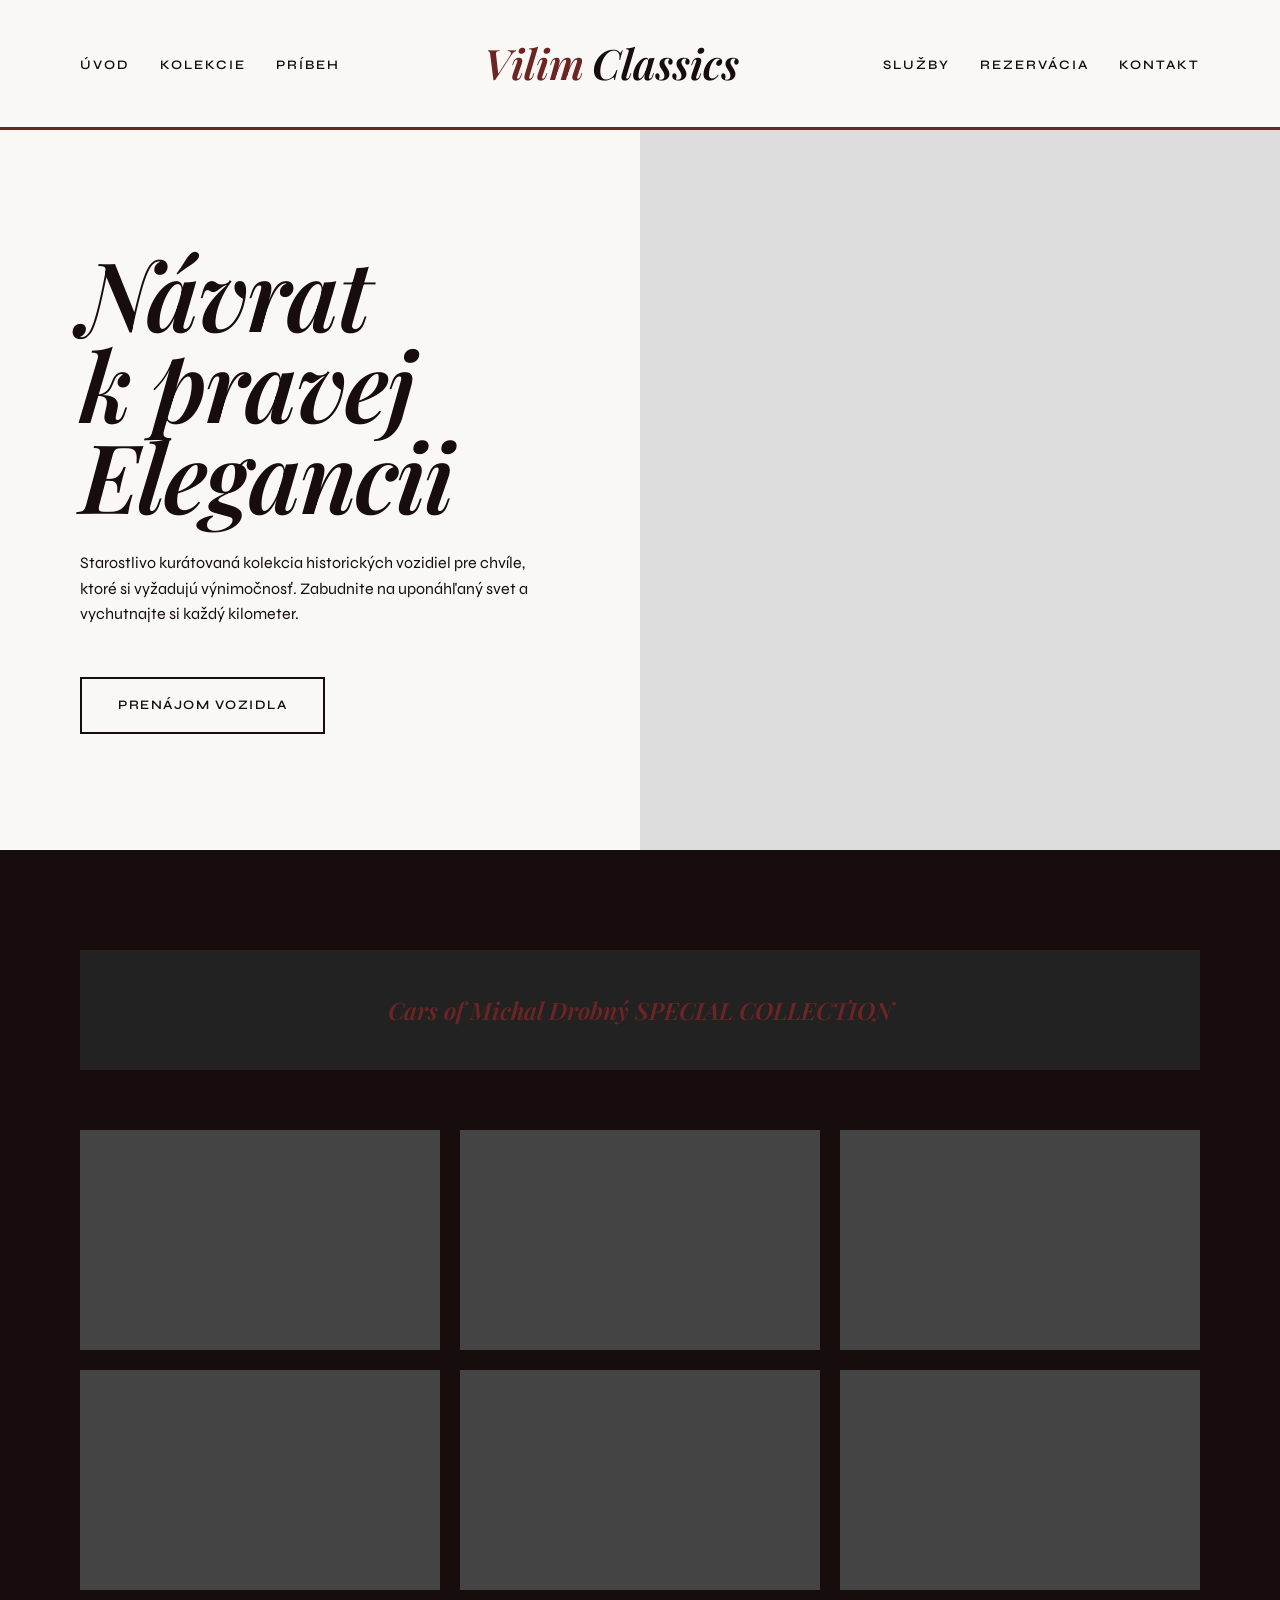
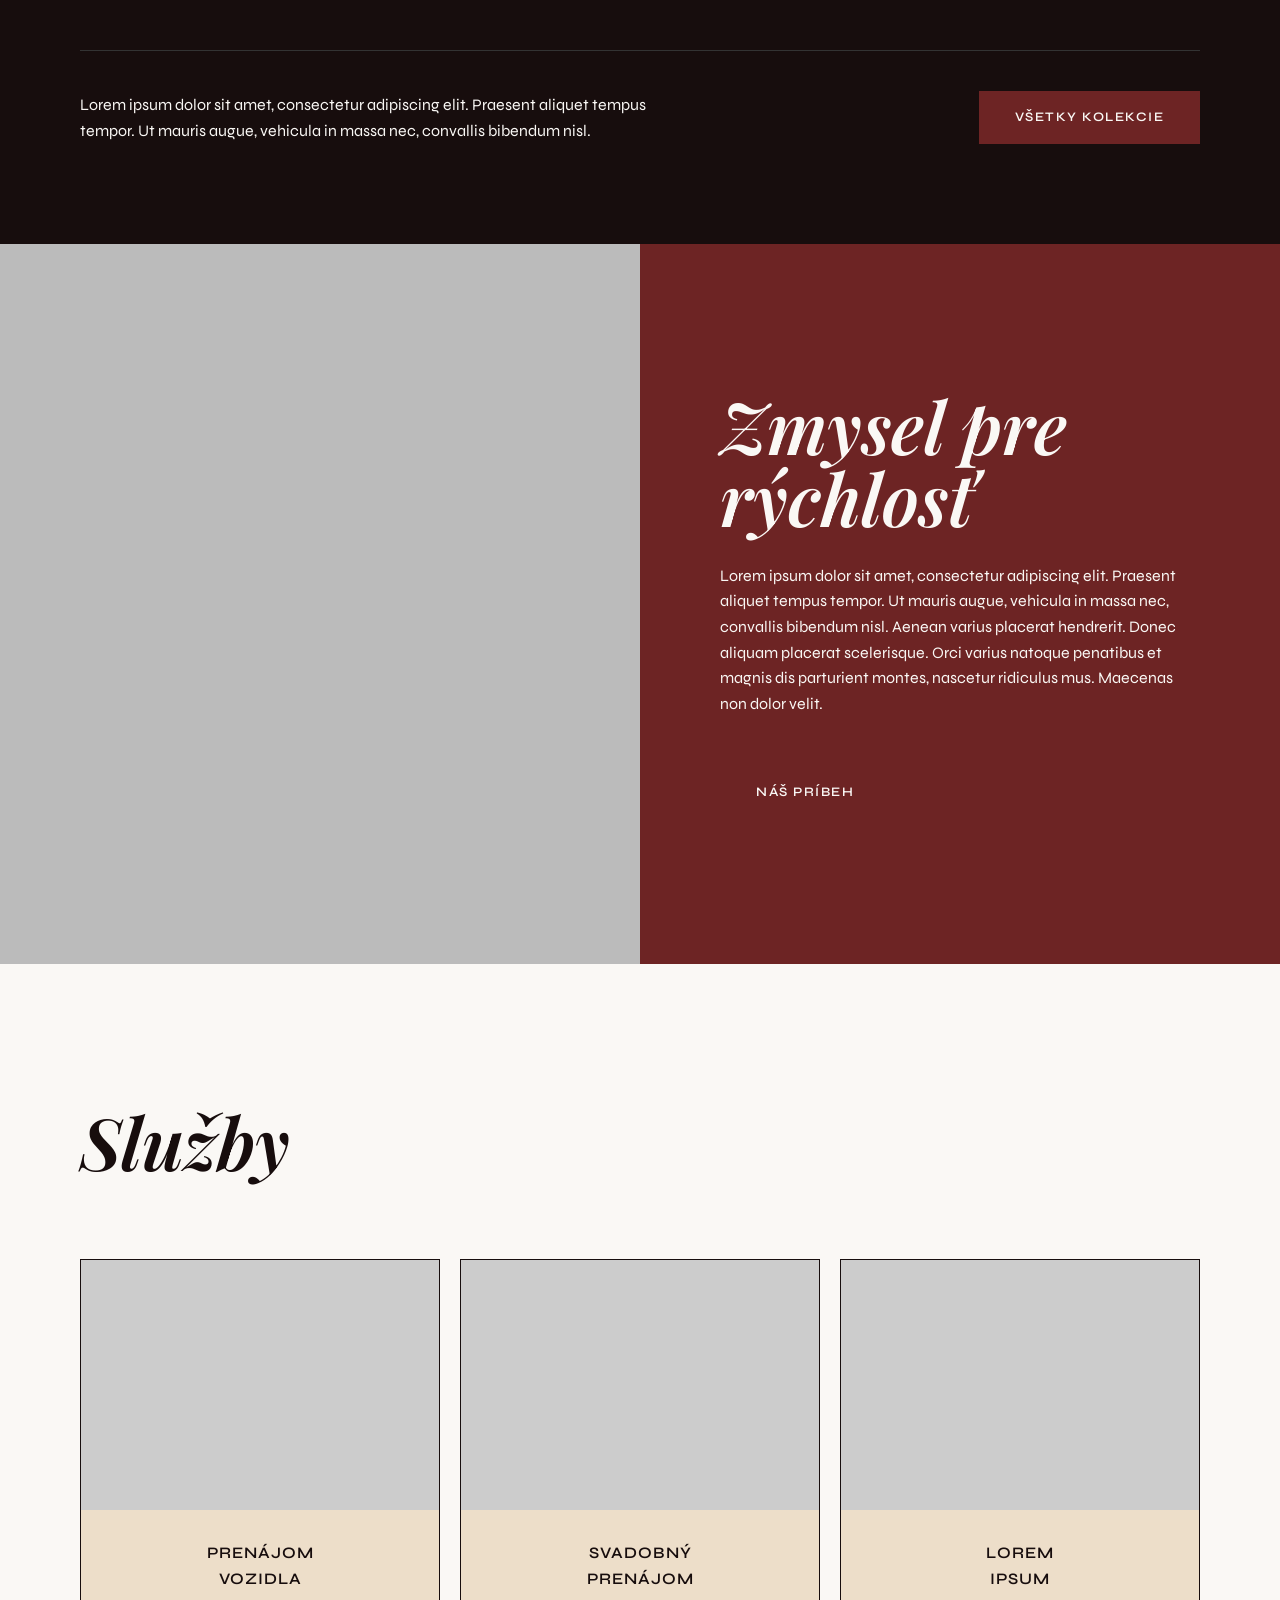
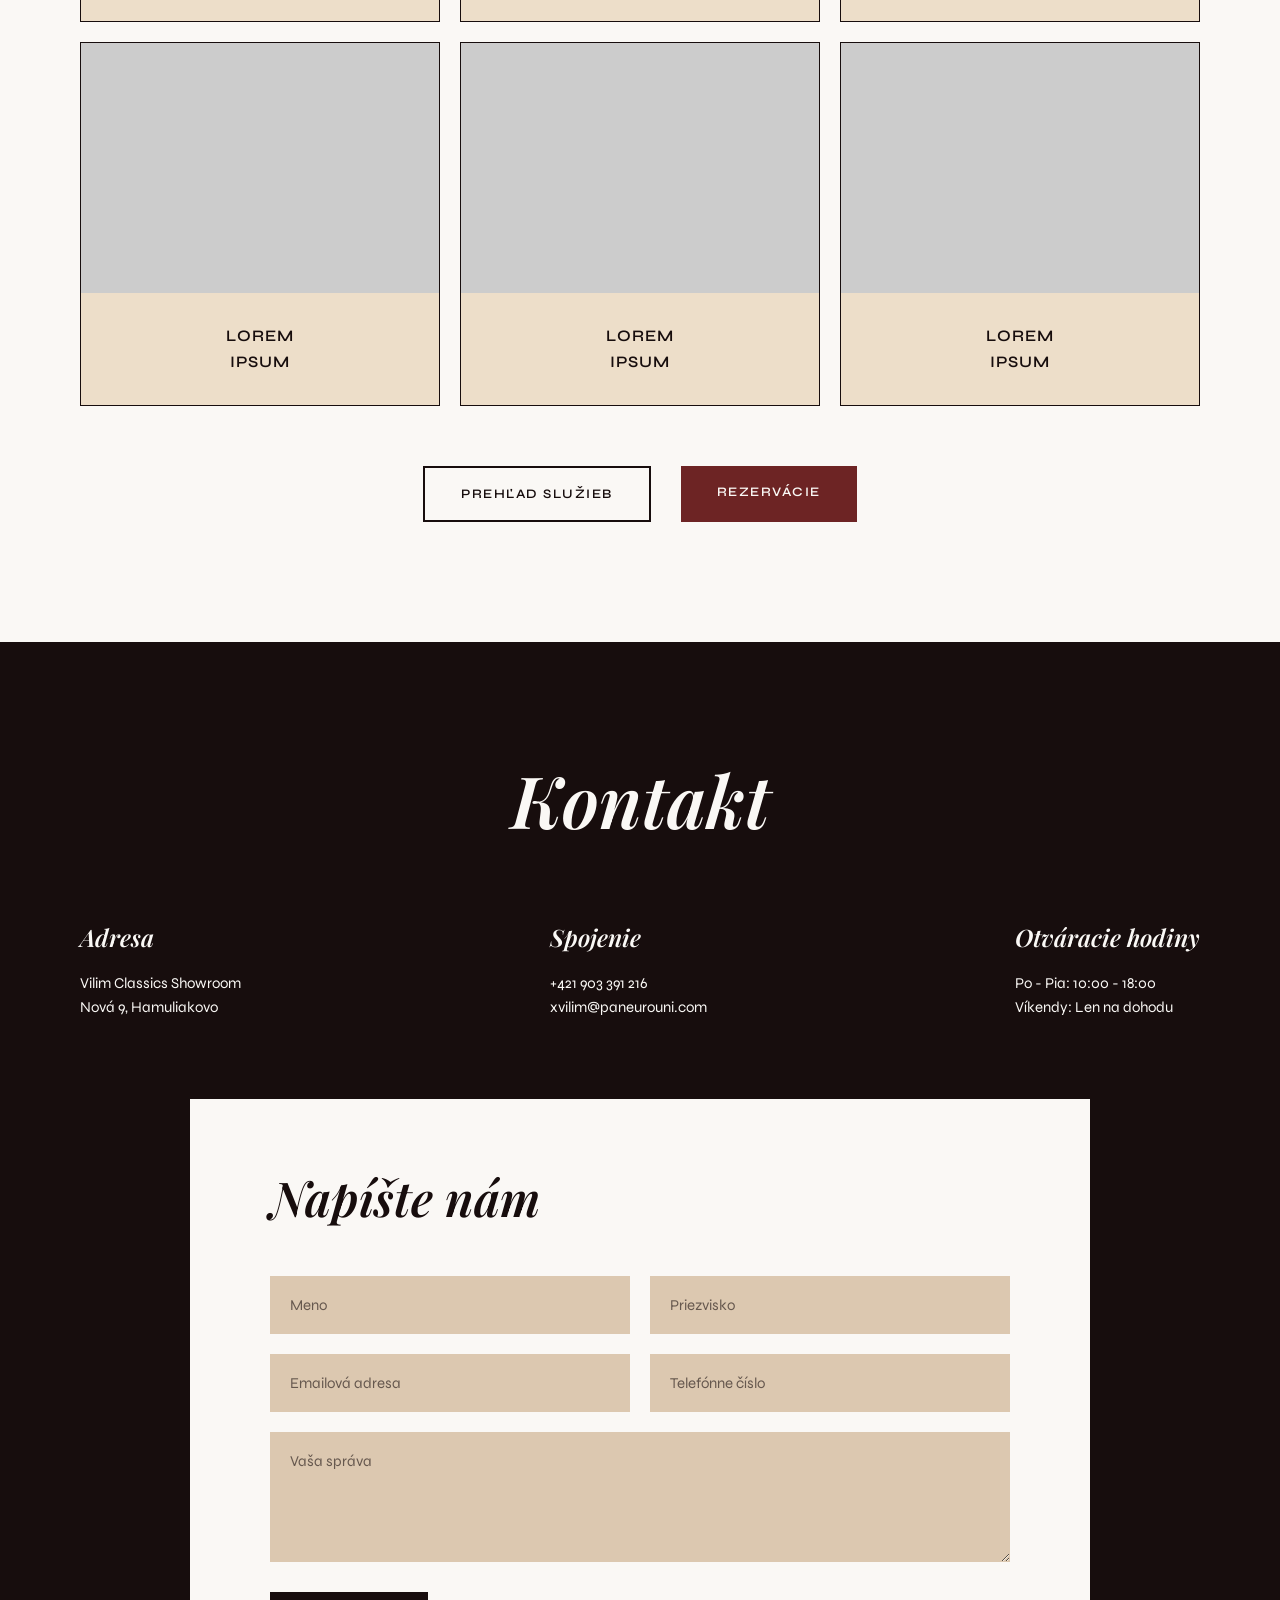
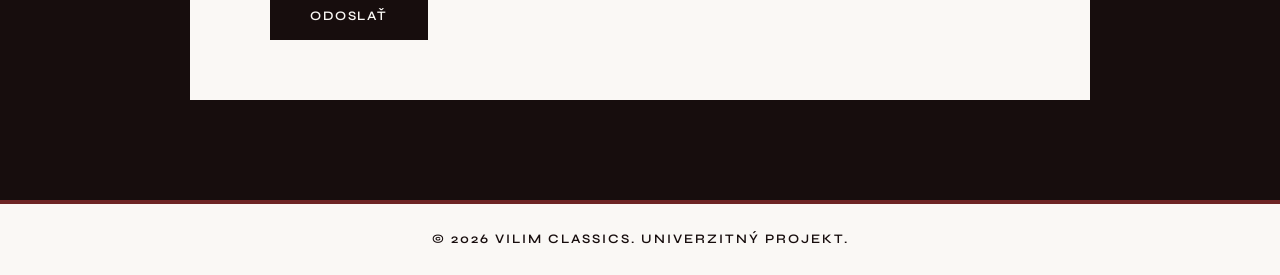
==== index.html @ 718c374d "fixed buttons and 50/50 layouts in hero and other sections, finally happy with the contact form" ====
<!DOCTYPE html>
<html lang="sk">
<head>
    <meta charset="UTF-8">
    <meta name="viewport" content="width=device-width, initial-scale=1.0">
    <title>Vilim Classics | Úvod</title>
    <link rel="preconnect" href="https://fonts.googleapis.com">
    <link rel="preconnect" href="https://fonts.gstatic.com" crossorigin>
    <link href="https://fonts.googleapis.com/css2?family=Syne:wght@400..800&display=swap" rel="stylesheet">
    <link href="https://fonts.googleapis.com/css2?family=Playfair+Display:ital,wght@0,400..900;1,400..900&display=swap" rel="stylesheet">
    <link rel="stylesheet" href="css/style.css">
</head>
<body>
<header class="main-header">
    <div class="container header-container">
        <nav class="main-nav nav-left">
            <ul>
                <li><a href="index.html">ÚVOD</a></li>
                <li><a href="kolekcie.html">KOLEKCIE</a></li>
                <li><a href="pribeh.html">PRÍBEH</a></li>
            </ul>
        </nav>
        <div class="logo">
            <span class="logo-vilim">Vilim</span><span class="logo-classics">Classics</span>
        </div>
        <nav class="main-nav nav-right">
            <ul>
                <li><a href="sluzby.html">SLUŽBY</a></li>
                <li><a href="rezervacia.html">REZERVÁCIA</a></li>
                <li><a href="kontakt.html">KONTAKT</a></li>
            </ul>
        </nav>
    </div>
</header>

<main>
    <section class="split-section hero-section">
        <div class="split-half hero-text">
            <div class="hero-text-content">
                <h1>Návrat<br>k pravej<br>Elegancii</h1>
                <p>Starostlivo kurátovaná kolekcia historických vozidiel pre chvíle, ktoré si vyžadujú výnimočnosť. Zabudnite na uponáhľaný svet a vychutnajte si každý kilometer.</p>
                <a href="rezervacia.html" class="btn btn-outline-dark">PRENÁJOM VOZIDLA</a>
            </div>
        </div>
        <div class="split-half hero-image"></div>
    </section>

    <section class="collection-section">
        <div class="container">
            <div class="collection-logo-placeholder">
                Cars of Michal Drobný SPECIAL COLLECTION
            </div>

            <div class="collection-grid">
                <div class="collection-item"></div>
                <div class="collection-item"></div>
                <div class="collection-item"></div>
                <div class="collection-item"></div>
                <div class="collection-item"></div>
                <div class="collection-item"></div>
            </div>

            <div class="collection-footer">
                <p>Lorem ipsum dolor sit amet, consectetur adipiscing elit. Praesent aliquet tempus tempor. Ut mauris augue, vehicula in massa nec, convallis bibendum nisl.</p>
                <a href="kolekcie.html" class="btn btn-dark-red">VŠETKY KOLEKCIE</a>
            </div>
        </div>
    </section>

    <section class="split-section story-section">
        <div class="split-half story-image"></div>
        <div class="split-half story-text">
            <div class="story-text-content">
                <h2>Zmysel pre<br>rýchlosť</h2>
                <p>Lorem ipsum dolor sit amet, consectetur adipiscing elit. Praesent aliquet tempus tempor. Ut mauris augue, vehicula in massa nec, convallis bibendum nisl. Aenean varius placerat hendrerit. Donec aliquam placerat scelerisque. Orci varius natoque penatibus et magnis dis parturient montes, nascetur ridiculus mus. Maecenas non dolor velit.</p>
                <a href="pribeh.html" class="btn btn-dark-red">NÁŠ PRÍBEH</a>
            </div>
        </div>
    </section>

    <section class="services-section">
        <div class="container">
            <h2 class="section-title">Služby</h2>
            <div class="services-grid">
                <div class="service-card">
                    <div class="service-img"></div>
                    <div class="service-title-box">
                        <h4>PRENÁJOM<br>VOZIDLA</h4>
                    </div>
                </div>
                <div class="service-card">
                    <div class="service-img"></div>
                    <div class="service-title-box">
                        <h4>SVADOBNÝ<br>PRENÁJOM</h4>
                    </div>
                </div>
                <div class="service-card">
                    <div class="service-img"></div>
                    <div class="service-title-box">
                        <h4>LOREM<br>IPSUM</h4>
                    </div>
                </div>
                <div class="service-card">
                    <div class="service-img"></div>
                    <div class="service-title-box">
                        <h4>LOREM<br>IPSUM</h4>
                    </div>
                </div>
                <div class="service-card">
                    <div class="service-img"></div>
                    <div class="service-title-box">
                        <h4>LOREM<br>IPSUM</h4>
                    </div>
                </div>
                <div class="service-card">
                    <div class="service-img"></div>
                    <div class="service-title-box">
                        <h4>LOREM<br>IPSUM</h4>
                    </div>
                </div>
            </div>
            <div class="btn-group-center">
                <a href="sluzby.html" class="btn btn-outline-dark">PREHĽAD SLUŽIEB</a>
                <a href="rezervacia.html" class="btn btn-dark-red">REZERVÁCIE</a>
            </div>
        </div>
    </section>
</main>

<footer class="main-footer">
    <div class="footer-top">
        <div class="container">
            <h2 class="footer-title">Kontakt</h2>
            <div class="footer-info">
                <div class="info-block">
                    <h5>Adresa</h5>
                    <p>Vilim Classics Showroom<br>Nová 9, Hamuliakovo</p>
                </div>
                <div class="info-block">
                    <h5>Spojenie</h5>
                    <p>+421 903 391 216<br>xvilim@paneurouni.com</p>
                </div>
                <div class="info-block">
                    <h5>Otváracie hodiny</h5>
                    <p>Po - Pia: 10:00 - 18:00<br>Víkendy: Len na dohodu</p>
                </div>
            </div>

            <div class="footer-form-wrapper">
                <h3>Napíšte nám</h3>
                <form action="#" class="contact-form">
                    <div class="form-row">
                        <input type="text" placeholder="Meno">
                        <input type="text" placeholder="Priezvisko">
                    </div>
                    <div class="form-row">
                        <input type="email" placeholder="Emailová adresa">
                        <input type="tel" placeholder="Telefónne číslo">
                    </div>
                    <textarea rows="5" placeholder="Vaša správa"></textarea>
                    <button type="submit" class="btn btn-black">ODOSLAŤ</button>
                </form>
            </div>
        </div>
    </div>

    <div class="footer-bottom">
        <div class="container">
            <p>&copy; 2026 VILIM CLASSICS. UNIVERZITNÝ PROJEKT.</p>
        </div>
    </div>
</footer>
</body>
</html>
---- css/style.css ----
* {
    margin: 0;
    padding: 0;
    box-sizing: border-box;
}

:root {
    --color-bg-light: #faf8f5;
    --color-bg-beige: #eddec9;
    --color-dark: #170d0d;
    --color-accent: #6d2424;
    --color-input: #dcc8b0;
    --font-primary: 'Syne';
    --font-secondary: 'Playfair Display';
}

body {
    font-family: var(--font-primary), sans-serif;
    background-color: var(--color-bg-light);
    color: var(--color-dark);
    line-height: 1.6;
}

.container {
    max-width: 1200px;
    margin: 0 auto;
    padding: 0 40px;
}

h1, h2, h3, h4, h5 {
    font-family: var(--font-secondary), serif;
    font-weight: 600;
}

.btn {
    display: inline-block;
    padding: 16px 36px;
    text-decoration: none;
    font-weight: 600;
    text-transform: uppercase;
    border: none;
    cursor: pointer;
    font-family: var(--font-primary), sans-serif;
    letter-spacing: 1.5px;
    font-size: 13px;
}

.btn-outline-dark {
    background-color: transparent;
    color: var(--color-dark);
    border: 2px solid var(--color-dark);
}

.btn-dark-red {
    background-color: var(--color-accent);
    color: var(--color-bg-light);
}

.btn-black {
    background-color: var(--color-dark);
    color: var(--color-bg-light);
}

.main-header {
    background-color: var(--color-bg-light);
    padding: 30px 0;
    border-bottom: 3px solid var(--color-accent);
}

.header-container {
    display: flex;
    justify-content: space-between;
    align-items: center;
}

.logo {
    font-family: var(--font-secondary), serif;
    font-size: 42px;
    font-weight: 600;
    font-style: italic;
    display: flex;
    gap: 8px;
}

.logo-vilim {
    color: var(--color-accent);
}

.logo-classics {
    color: var(--color-dark);
}

.main-nav ul {
    list-style: none;
    display: flex;
    gap: 30px;
}

.main-nav a {
    text-decoration: none;
    color: var(--color-dark);
    font-size: 13px;
    font-weight: 600;
    letter-spacing: 2px;
}

.split-section {
    display: flex;
    min-height: 80vh;
    width: 100%;
}

.split-half {
    flex: 1;
    display: flex;
    flex-direction: column;
    justify-content: center;
}

.hero-text {
    background-color: var(--color-bg-light);
    align-items: flex-end;
}

.hero-text-content {
    max-width: 600px;
    width: 100%;
    padding: 60px 80px 60px 40px;
}

.hero-text h1 {
    font-size: 96px;
    line-height: 0.95;
    font-style: italic;
    margin-bottom: 30px;
    letter-spacing: -2px;
    font-weight: 600;
}

.hero-text p {
    font-size: 16px;
    max-width: 450px;
    margin-bottom: 50px;
}

.hero-image {
    background-color: #ddd;
}

.collection-section {
    background-color: var(--color-dark);
    color: var(--color-bg-light);
    padding: 100px 0;
}

.collection-logo-placeholder {
    height: 120px;
    background-color: #222;
    margin-bottom: 60px;
    display: flex;
    align-items: center;
    justify-content: center;
    font-family: var(--font-secondary), serif;
    font-style: italic;
    font-size: 24px;
    color: var(--color-accent);
    font-weight: 600;
}

.collection-grid {
    display: grid;
    grid-template-columns: repeat(3, 1fr);
    gap: 20px;
    margin-bottom: 60px;
}

.collection-item {
    height: 220px;
    background-color: #444;
}

.collection-footer {
    display: flex;
    justify-content: space-between;
    align-items: center;
    border-top: 1px solid #333;
    padding-top: 40px;
}

.collection-footer p {
    max-width: 600px;
    font-size: 16px;
}

.story-image {
    background-color: #bbb;
}

.story-text {
    background-color: var(--color-accent);
    color: var(--color-bg-light);
    align-items: flex-start;
}

.story-text-content {
    max-width: 600px;
    width: 100%;
    padding: 60px 40px 60px 80px;
}

.story-text h2 {
    font-size: 72px;
    font-style: italic;
    line-height: 1;
    margin-bottom: 30px;
    font-weight: 600;
}

.story-text p {
    font-size: 16px;
    margin-bottom: 50px;
}

.services-section {
    background-color: var(--color-bg-light);
    padding: 120px 0;
}

.section-title {
    font-size: 72px;
    font-style: italic;
    margin-bottom: 60px;
    color: var(--color-dark);
    font-weight: 600;
}

.services-grid {
    display: grid;
    grid-template-columns: repeat(3, 1fr);
    gap: 20px;
}

.service-card {
    border: 1px solid var(--color-dark);
    display: flex;
    flex-direction: column;
}

.service-img {
    height: 250px;
    background-color: #ccc;
}

.service-title-box {
    background-color: var(--color-bg-beige);
    padding: 30px 20px;
    text-align: center;
    flex-grow: 1;
    display: flex;
    align-items: center;
    justify-content: center;
}

.service-card h4 {
    font-family: var(--font-primary), sans-serif;
    font-size: 16px;
    font-weight: 600;
    letter-spacing: 1px;
}

.btn-group-center {
    display: flex;
    justify-content: center;
    gap: 30px;
    margin-top: 60px;
}

.main-footer {
    display: flex;
    flex-direction: column;
}

.footer-top {
    background-color: var(--color-dark);
    color: var(--color-bg-light);
    padding: 100px 0;
}

.footer-title {
    text-align: center;
    font-size: 72px;
    margin-bottom: 60px;
    font-style: italic;
    color: var(--color-bg-light);
    font-weight: 600;
}

.footer-info {
    display: flex;
    justify-content: space-between;
    margin-bottom: 80px;
}

.info-block h5 {
    color: var(--color-bg-light);
    font-size: 24px;
    margin-bottom: 15px;
    font-style: italic;
    font-weight: 600;
}

.info-block p {
    font-size: 15px;
}

.footer-form-wrapper {
    background-color: var(--color-bg-light);
    color: var(--color-dark);
    padding: 60px 80px;
    max-width: 900px;
    margin: 0 auto;
}

.footer-form-wrapper h3 {
    font-size: 48px;
    margin-bottom: 40px;
    font-style: italic;
    font-weight: 600;
}

.contact-form {
    display: flex;
    flex-direction: column;
    gap: 20px;
}

.form-row {
    display: flex;
    gap: 20px;
}

.form-row input {
    flex: 1;
}

.contact-form input,
.contact-form textarea {
    padding: 20px;
    border: none;
    background-color: var(--color-input);
    font-family: var(--font-primary), sans-serif;
    font-size: 15px;
    color: var(--color-dark);
}

.contact-form input::placeholder,
.contact-form textarea::placeholder {
    color: rgba(23, 13, 13, 0.6);
}

.contact-form .btn-black {
    align-self: flex-start;
    padding: 16px 40px;
    margin-top: 10px;
}

.footer-bottom {
    background-color: var(--color-bg-light);
    padding: 25px 0;
    text-align: center;
    border-top: 4px solid var(--color-accent);
}

.footer-bottom p {
    font-size: 13px;
    font-weight: 600;
    letter-spacing: 2px;
    color: var(--color-dark);
}
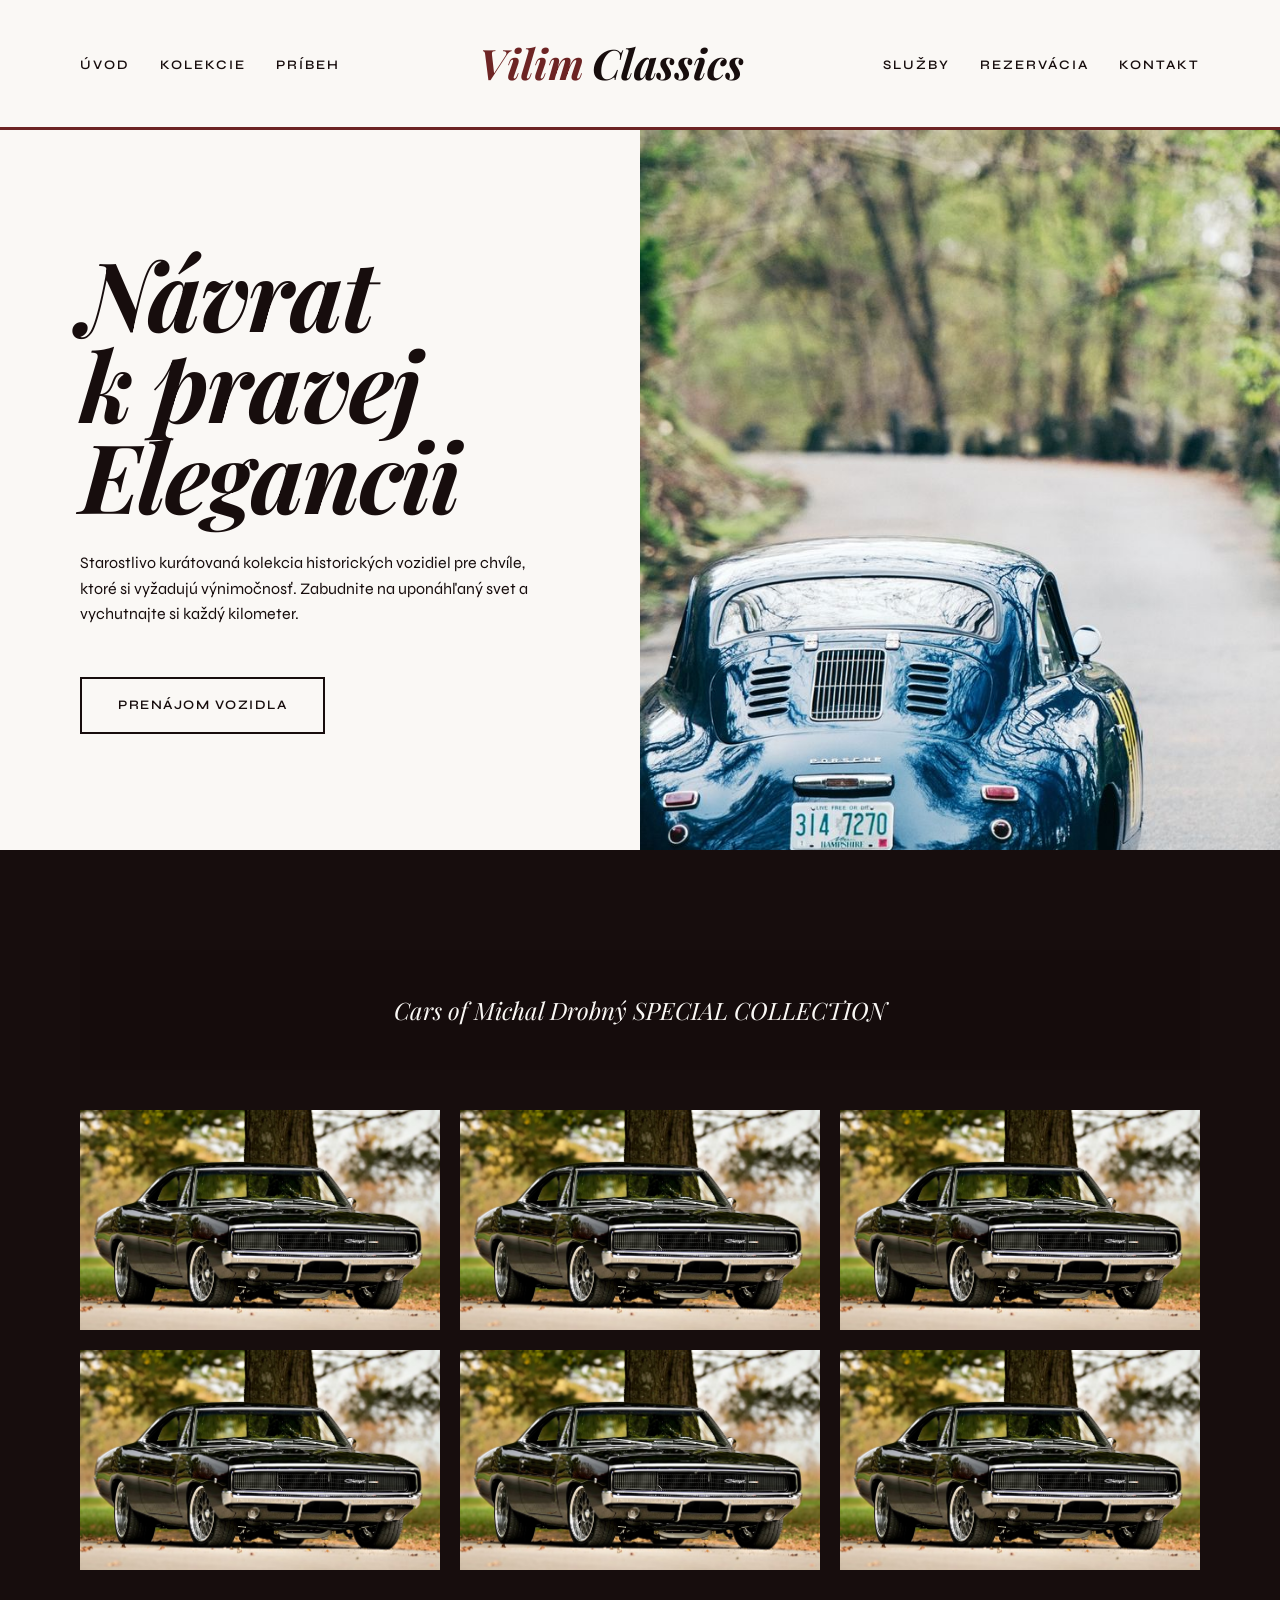
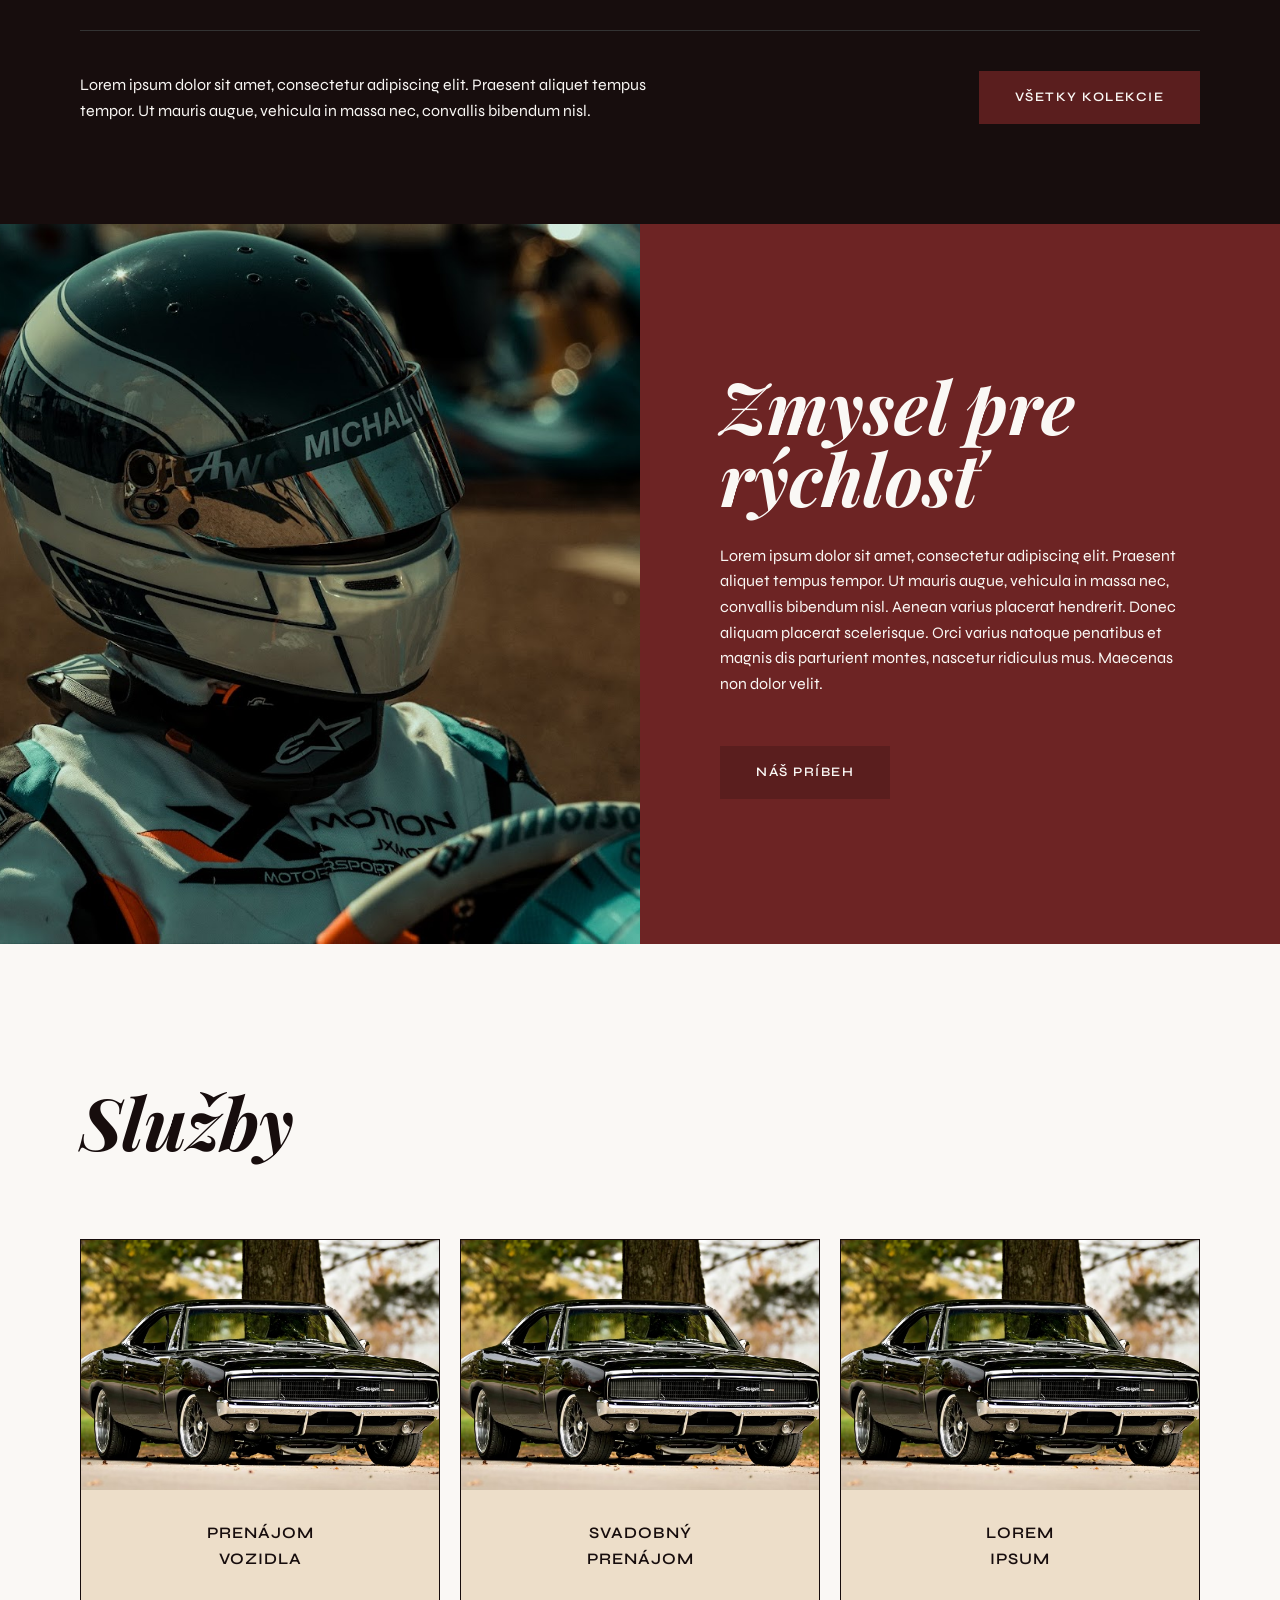
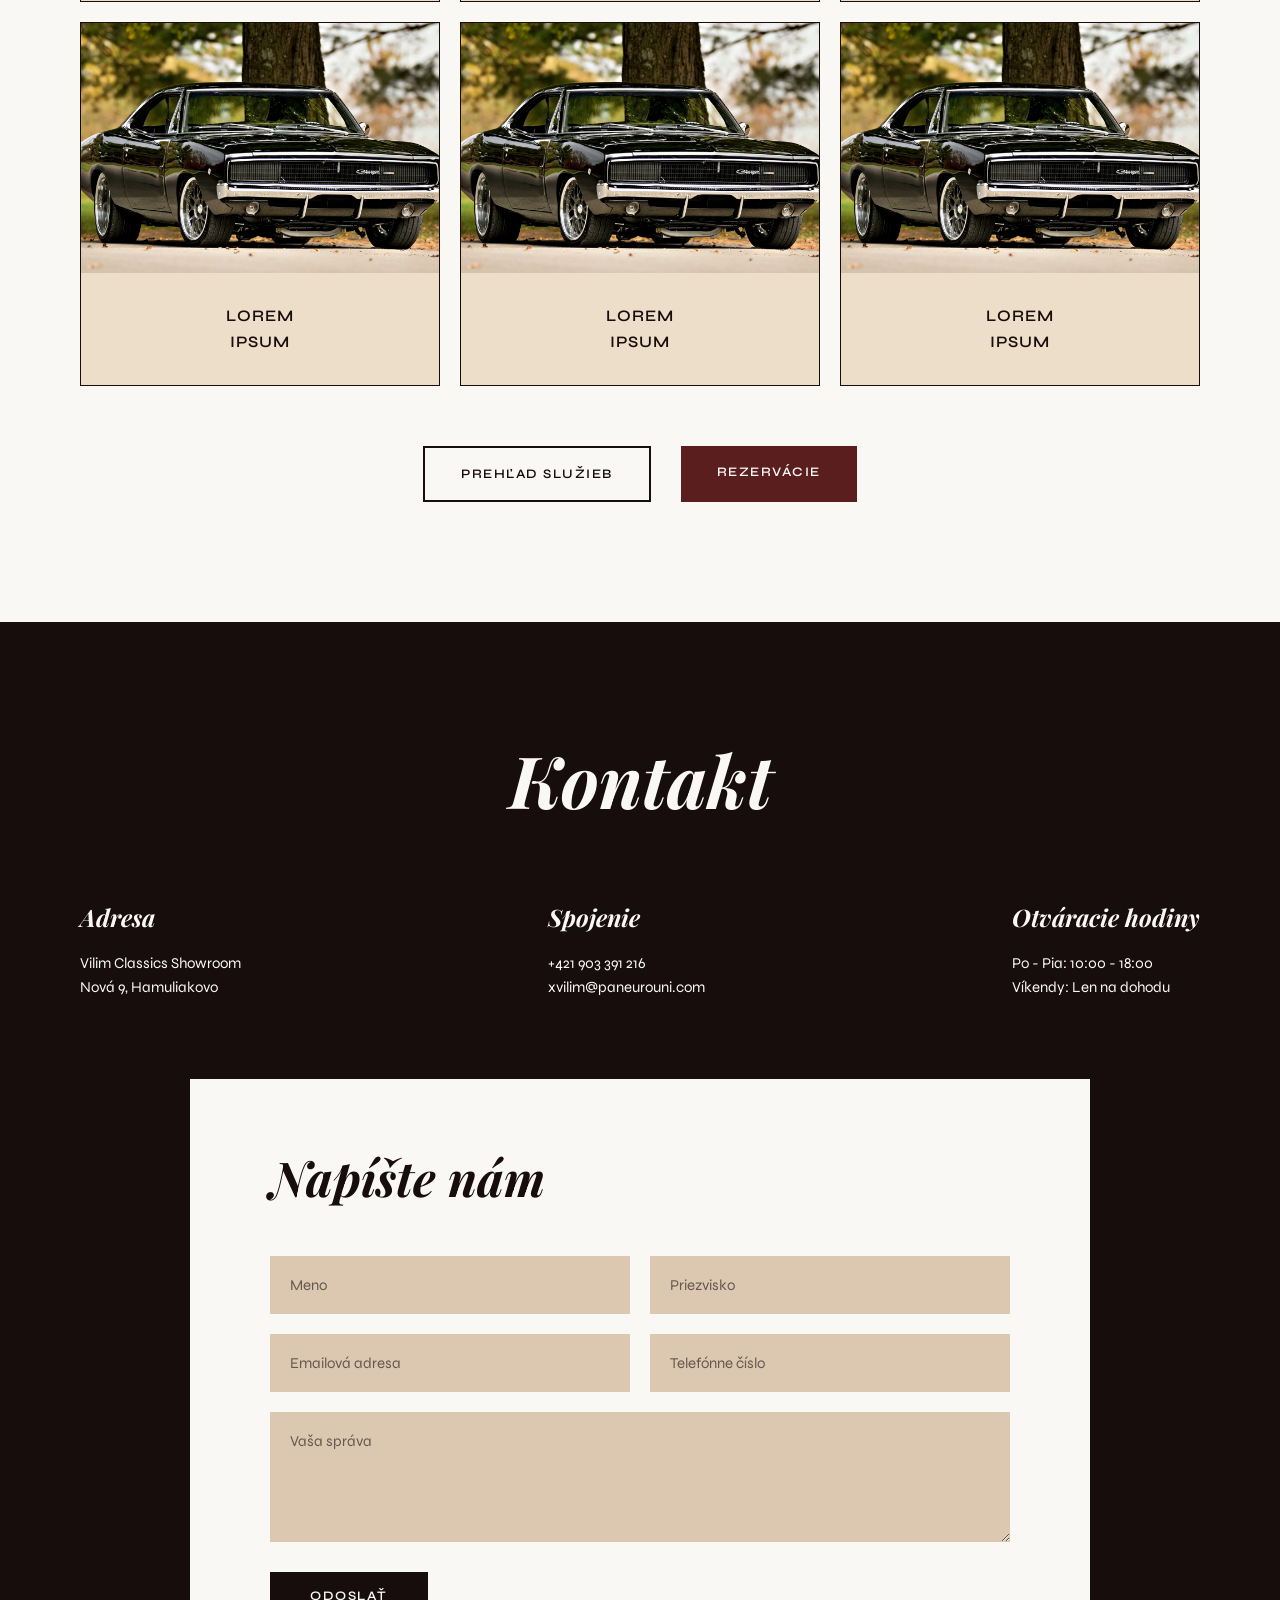
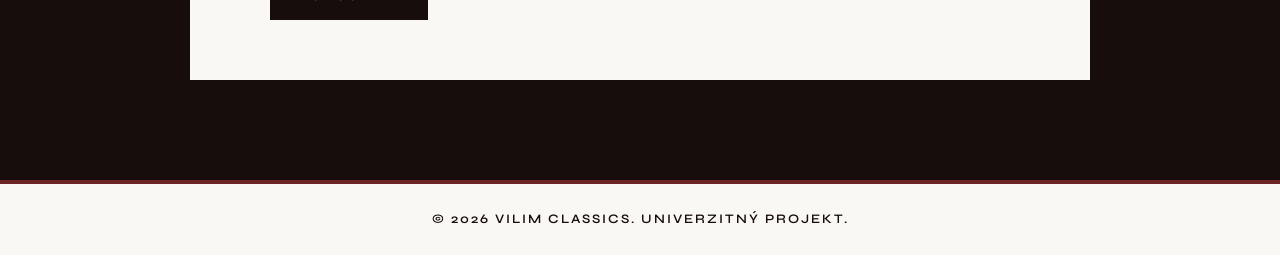
==== commit 16575c7f: "feature: Integrate local images into index and collections pages" ====
--- a/index.html
+++ b/index.html
@@ -42,7 +42,7 @@
                 <a href="rezervacia.html" class="btn btn-outline-dark">PRENÁJOM VOZIDLA</a>
             </div>
         </div>
-        <div class="split-half hero-image"></div>
+        <div class="split-half hero-image img-hero-index"></div>
     </section>
 
     <section class="collection-section">
@@ -52,12 +52,12 @@
             </div>
 
             <div class="collection-grid">
-                <div class="collection-item"></div>
-                <div class="collection-item"></div>
-                <div class="collection-item"></div>
-                <div class="collection-item"></div>
-                <div class="collection-item"></div>
-                <div class="collection-item"></div>
+                <div class="collection-item img-service-placeholder"></div>
+                <div class="collection-item img-service-placeholder"></div>
+                <div class="collection-item img-service-placeholder"></div>
+                <div class="collection-item img-service-placeholder"></div>
+                <div class="collection-item img-service-placeholder"></div>
+                <div class="collection-item img-service-placeholder"></div>
             </div>
 
             <div class="collection-footer">
@@ -68,7 +68,7 @@
     </section>
 
     <section class="split-section story-section">
-        <div class="split-half story-image"></div>
+        <div class="split-half story-image img-story-index"></div>
         <div class="split-half story-text">
             <div class="story-text-content">
                 <h2>Zmysel pre<br>rýchlosť</h2>
@@ -83,37 +83,37 @@
             <h2 class="section-title">Služby</h2>
             <div class="services-grid">
                 <div class="service-card">
-                    <div class="service-img"></div>
+                    <div class="service-img img-service-placeholder"></div>
                     <div class="service-title-box">
                         <h4>PRENÁJOM<br>VOZIDLA</h4>
                     </div>
                 </div>
                 <div class="service-card">
-                    <div class="service-img"></div>
+                    <div class="service-img img-service-placeholder"></div>
                     <div class="service-title-box">
                         <h4>SVADOBNÝ<br>PRENÁJOM</h4>
                     </div>
                 </div>
                 <div class="service-card">
-                    <div class="service-img"></div>
+                    <div class="service-img img-service-placeholder"></div>
                     <div class="service-title-box">
                         <h4>LOREM<br>IPSUM</h4>
                     </div>
                 </div>
                 <div class="service-card">
-                    <div class="service-img"></div>
+                    <div class="service-img img-service-placeholder"></div>
                     <div class="service-title-box">
                         <h4>LOREM<br>IPSUM</h4>
                     </div>
                 </div>
                 <div class="service-card">
-                    <div class="service-img"></div>
+                    <div class="service-img img-service-placeholder"></div>
                     <div class="service-title-box">
                         <h4>LOREM<br>IPSUM</h4>
                     </div>
                 </div>
                 <div class="service-card">
-                    <div class="service-img"></div>
+                    <div class="service-img img-service-placeholder"></div>
                     <div class="service-title-box">
                         <h4>LOREM<br>IPSUM</h4>
                     </div>
--- a/css/style.css
+++ b/css/style.css
@@ -29,8 +29,14 @@
 
 h1, h2, h3, h4, h5 {
     font-family: var(--font-secondary), serif;
-    font-weight: 600;
-}
+    font-weight: 700;
+}
+
+.bg-light { background-color: var(--color-bg-light); }
+.bg-dark { background-color: var(--color-dark); }
+.bg-accent { background-color: var(--color-accent); }
+.text-light { color: var(--color-bg-light); }
+.text-dark { color: var(--color-dark); }
 
 .btn {
     display: inline-block;
@@ -52,7 +58,7 @@
 }
 
 .btn-dark-red {
-    background-color: var(--color-accent);
+    background-color: #5a1e1e;
     color: var(--color-bg-light);
 }
 
@@ -76,19 +82,14 @@
 .logo {
     font-family: var(--font-secondary), serif;
     font-size: 42px;
-    font-weight: 600;
+    font-weight: 700;
     font-style: italic;
     display: flex;
     gap: 8px;
 }
 
-.logo-vilim {
-    color: var(--color-accent);
-}
-
-.logo-classics {
-    color: var(--color-dark);
-}
+.logo-vilim { color: var(--color-accent); }
+.logo-classics { color: var(--color-dark); }
 
 .main-nav ul {
     list-style: none;
@@ -110,6 +111,10 @@
     width: 100%;
 }
 
+.split-section.reverse {
+    flex-direction: row-reverse;
+}
+
 .split-half {
     flex: 1;
     display: flex;
@@ -117,10 +122,8 @@
     justify-content: center;
 }
 
-.hero-text {
-    background-color: var(--color-bg-light);
-    align-items: flex-end;
-}
+.hero-text { align-items: flex-start; }
+.split-section:not(.reverse) .hero-text { align-items: flex-end; }
 
 .hero-text-content {
     max-width: 600px;
@@ -128,13 +131,16 @@
     padding: 60px 80px 60px 40px;
 }
 
+.split-section.reverse .hero-text-content {
+    padding: 60px 40px 60px 80px;
+}
+
 .hero-text h1 {
     font-size: 96px;
     line-height: 0.95;
     font-style: italic;
     margin-bottom: 30px;
     letter-spacing: -2px;
-    font-weight: 600;
 }
 
 .hero-text p {
@@ -145,26 +151,51 @@
 
 .hero-image {
     background-color: #ddd;
-}
-
-.collection-section {
-    background-color: var(--color-dark);
-    color: var(--color-bg-light);
-    padding: 100px 0;
+    background-size: cover;
+    background-position: center;
+}
+
+.collection-detail-text { align-items: flex-end; }
+
+.collection-detail-content {
+    max-width: 600px;
+    width: 100%;
+    padding: 60px 80px 60px 40px;
+}
+
+.collection-detail-content p {
+    font-size: 16px;
+    max-width: 480px;
+    margin-bottom: 50px;
 }
 
 .collection-logo-placeholder {
     height: 120px;
-    background-color: #222;
-    margin-bottom: 60px;
+    background-color: rgba(0, 0, 0, 0.1);
+    margin-bottom: 40px;
     display: flex;
     align-items: center;
     justify-content: center;
     font-family: var(--font-secondary), serif;
     font-style: italic;
     font-size: 24px;
-    color: var(--color-accent);
-    font-weight: 600;
+    text-align: center;
+}
+
+.collection-logo-light { color: #4a7ab5; }
+.collection-logo-accent { color: var(--color-bg-light); }
+.collection-logo-dark { color: var(--color-accent); }
+
+.collection-detail-image {
+    background-color: #ccc;
+    background-size: cover;
+    background-position: center;
+}
+
+.collection-section {
+    background-color: var(--color-dark);
+    color: var(--color-bg-light);
+    padding: 100px 0;
 }
 
 .collection-grid {
@@ -177,6 +208,8 @@
 .collection-item {
     height: 220px;
     background-color: #444;
+    background-size: cover;
+    background-position: center;
 }
 
 .collection-footer {
@@ -194,6 +227,8 @@
 
 .story-image {
     background-color: #bbb;
+    background-size: cover;
+    background-position: center;
 }
 
 .story-text {
@@ -213,7 +248,6 @@
     font-style: italic;
     line-height: 1;
     margin-bottom: 30px;
-    font-weight: 600;
 }
 
 .story-text p {
@@ -231,7 +265,6 @@
     font-style: italic;
     margin-bottom: 60px;
     color: var(--color-dark);
-    font-weight: 600;
 }
 
 .services-grid {
@@ -249,6 +282,8 @@
 .service-img {
     height: 250px;
     background-color: #ccc;
+    background-size: cover;
+    background-position: center;
 }
 
 .service-title-box {
@@ -275,10 +310,7 @@
     margin-top: 60px;
 }
 
-.main-footer {
-    display: flex;
-    flex-direction: column;
-}
+.main-footer { display: flex; flex-direction: column; }
 
 .footer-top {
     background-color: var(--color-dark);
@@ -292,7 +324,6 @@
     margin-bottom: 60px;
     font-style: italic;
     color: var(--color-bg-light);
-    font-weight: 600;
 }
 
 .footer-info {
@@ -306,12 +337,9 @@
     font-size: 24px;
     margin-bottom: 15px;
     font-style: italic;
-    font-weight: 600;
-}
-
-.info-block p {
-    font-size: 15px;
-}
+}
+
+.info-block p { font-size: 15px; }
 
 .footer-form-wrapper {
     background-color: var(--color-bg-light);
@@ -325,7 +353,6 @@
     font-size: 48px;
     margin-bottom: 40px;
     font-style: italic;
-    font-weight: 600;
 }
 
 .contact-form {
@@ -339,9 +366,7 @@
     gap: 20px;
 }
 
-.form-row input {
-    flex: 1;
-}
+.form-row input { flex: 1; }
 
 .contact-form input,
 .contact-form textarea {
@@ -376,4 +401,15 @@
     font-weight: 600;
     letter-spacing: 2px;
     color: var(--color-dark);
-}+}
+
+
+.img-hero-index { background-image: url('../images/1.png'); }
+.img-story-index { background-image: url('../images/8.png'); }
+.img-service-placeholder { background-image: url('../images/3.png'); }
+
+.img-hero-kolekcie { background-image: url('../images/2.png'); }
+.img-col-american { background-image: url('../images/5.png'); }
+.img-col-prancing { background-image: url('../images/4.png'); }
+.img-col-f1 { background-image: url('../images/7.png'); }
+.img-col-british { background-image: url('../images/6.png'); }
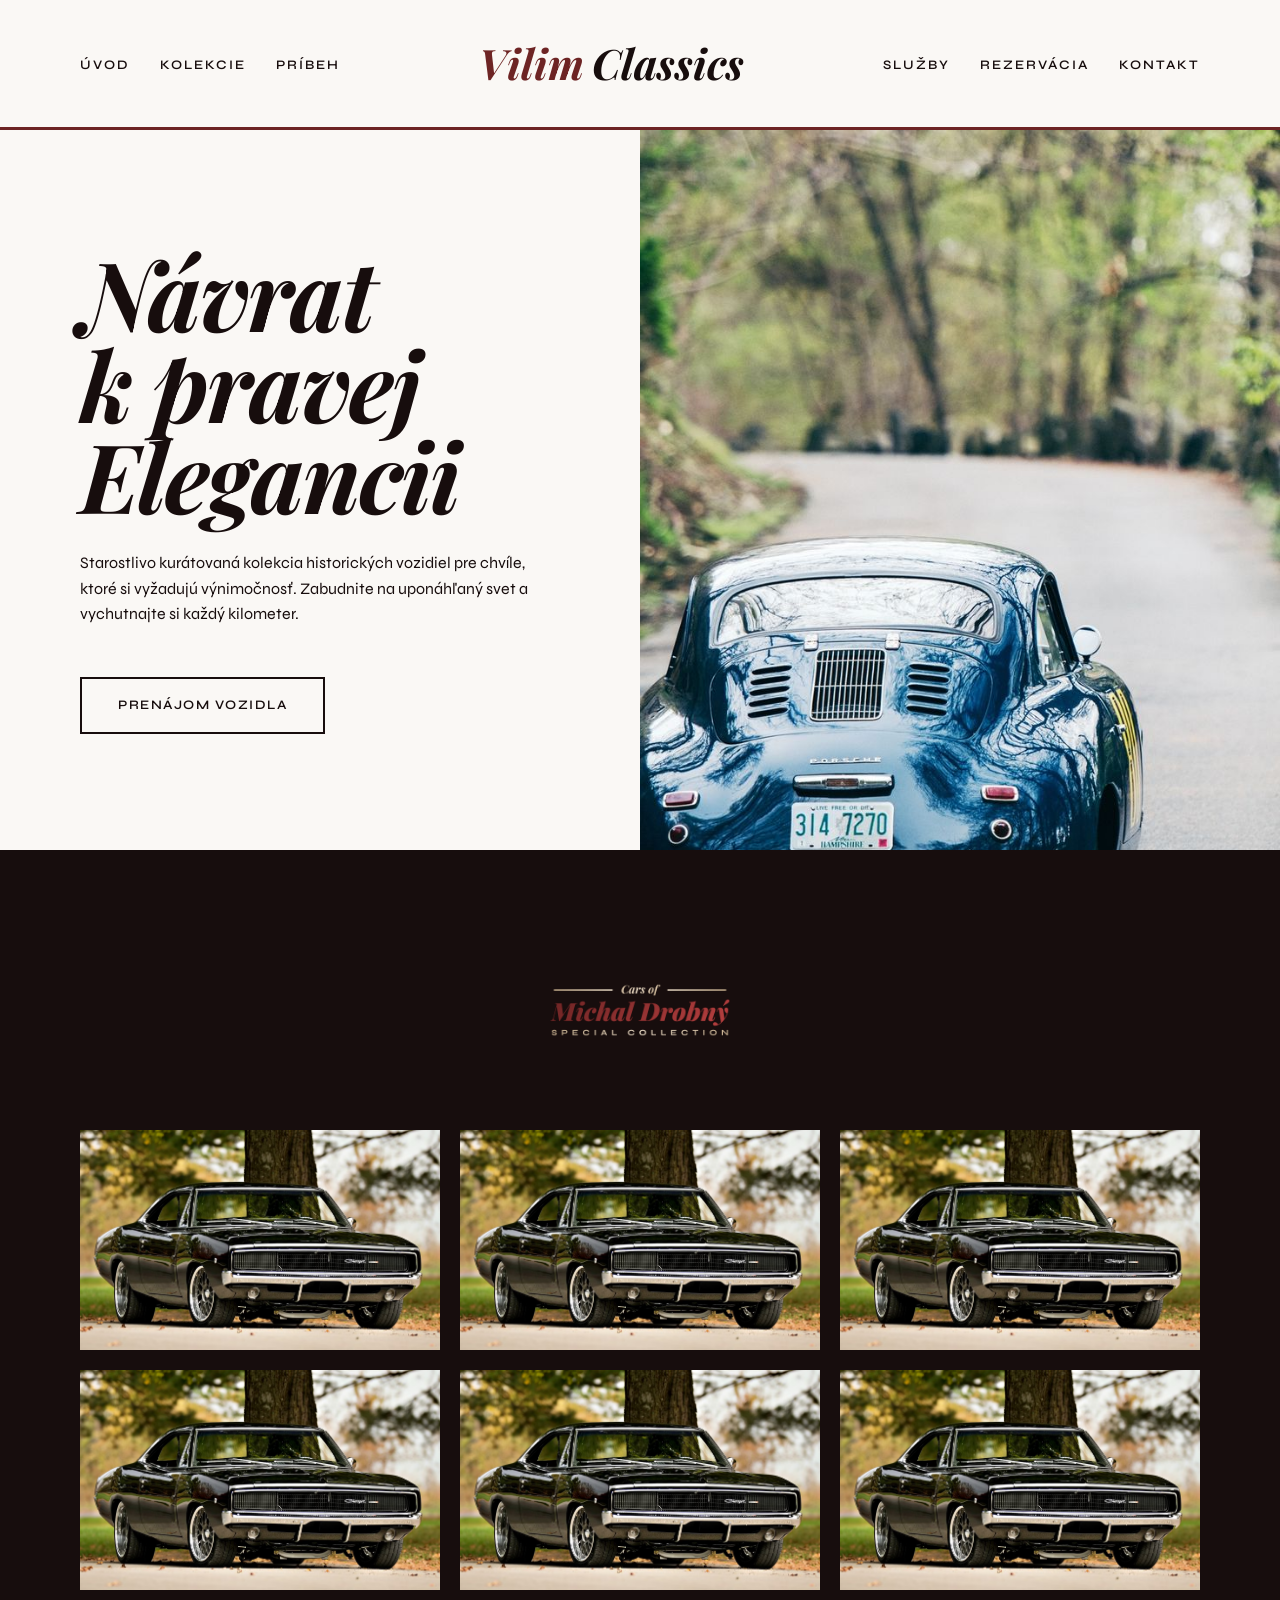
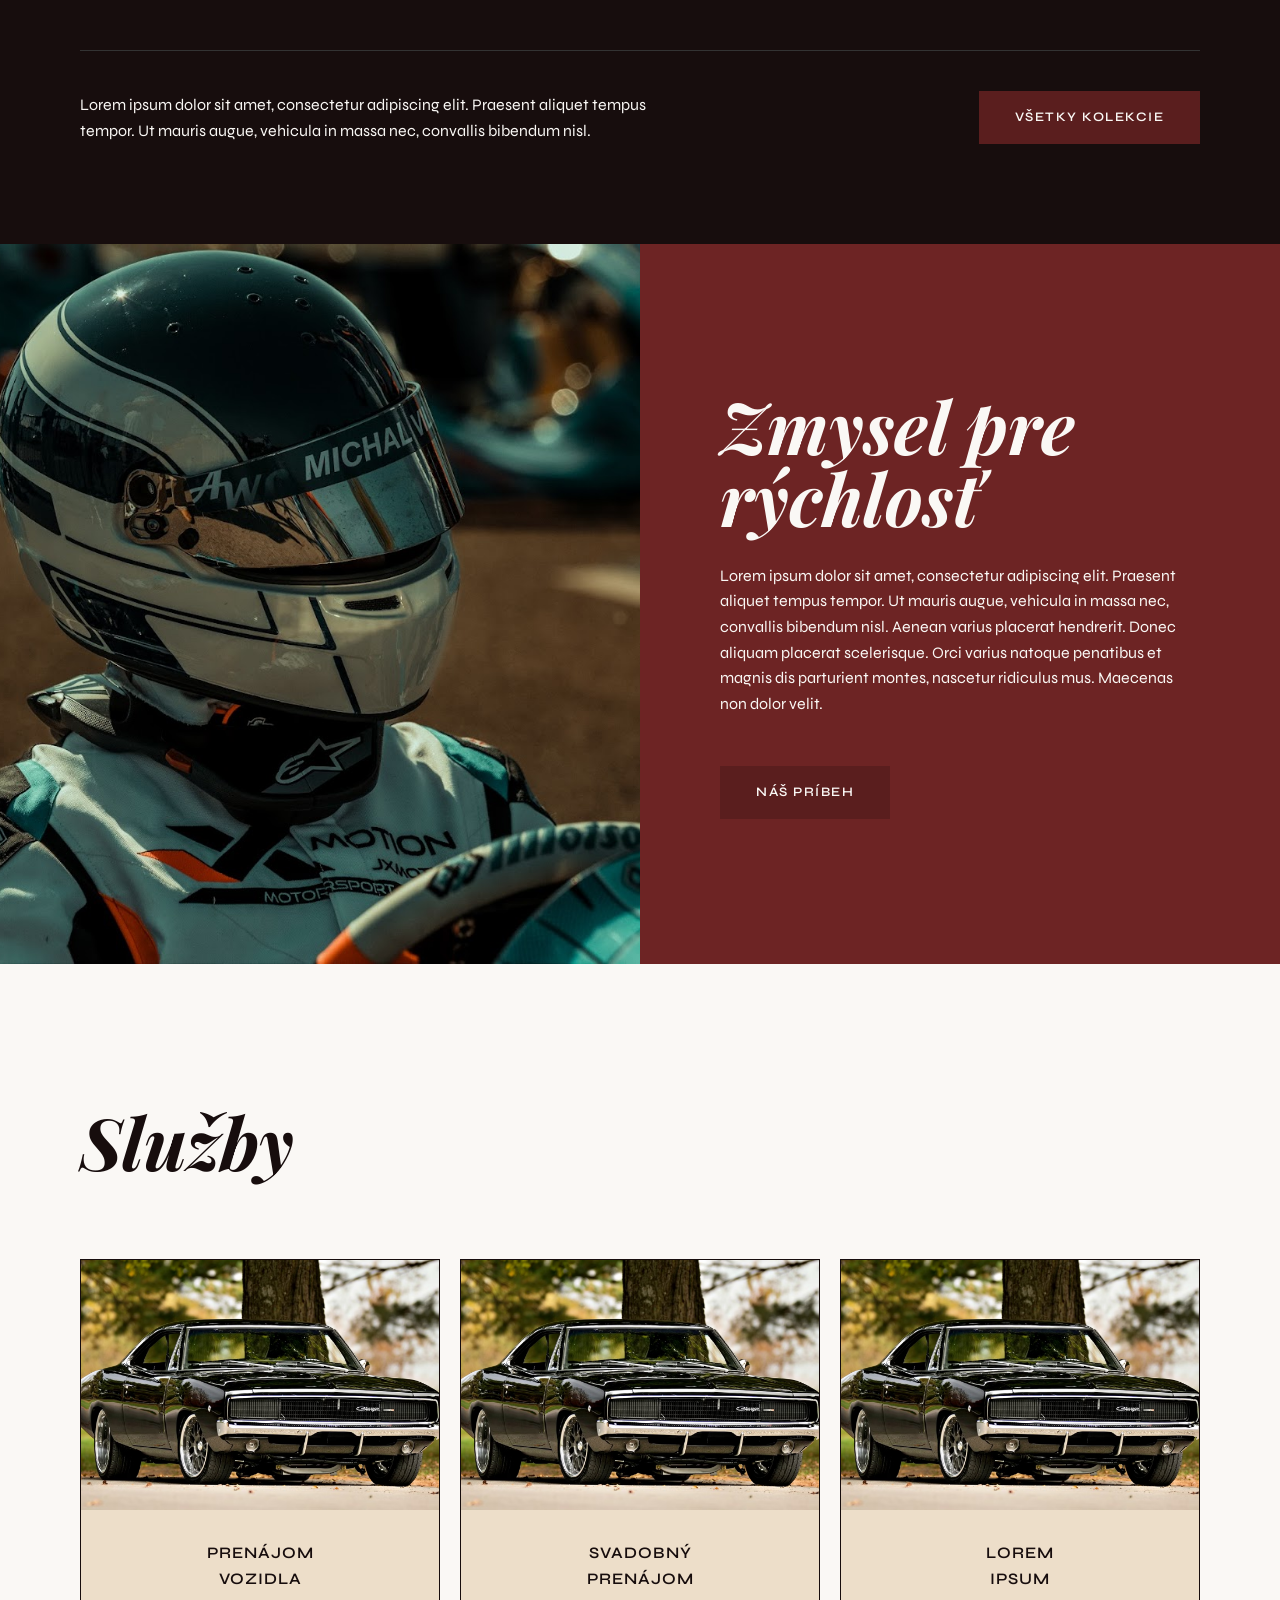
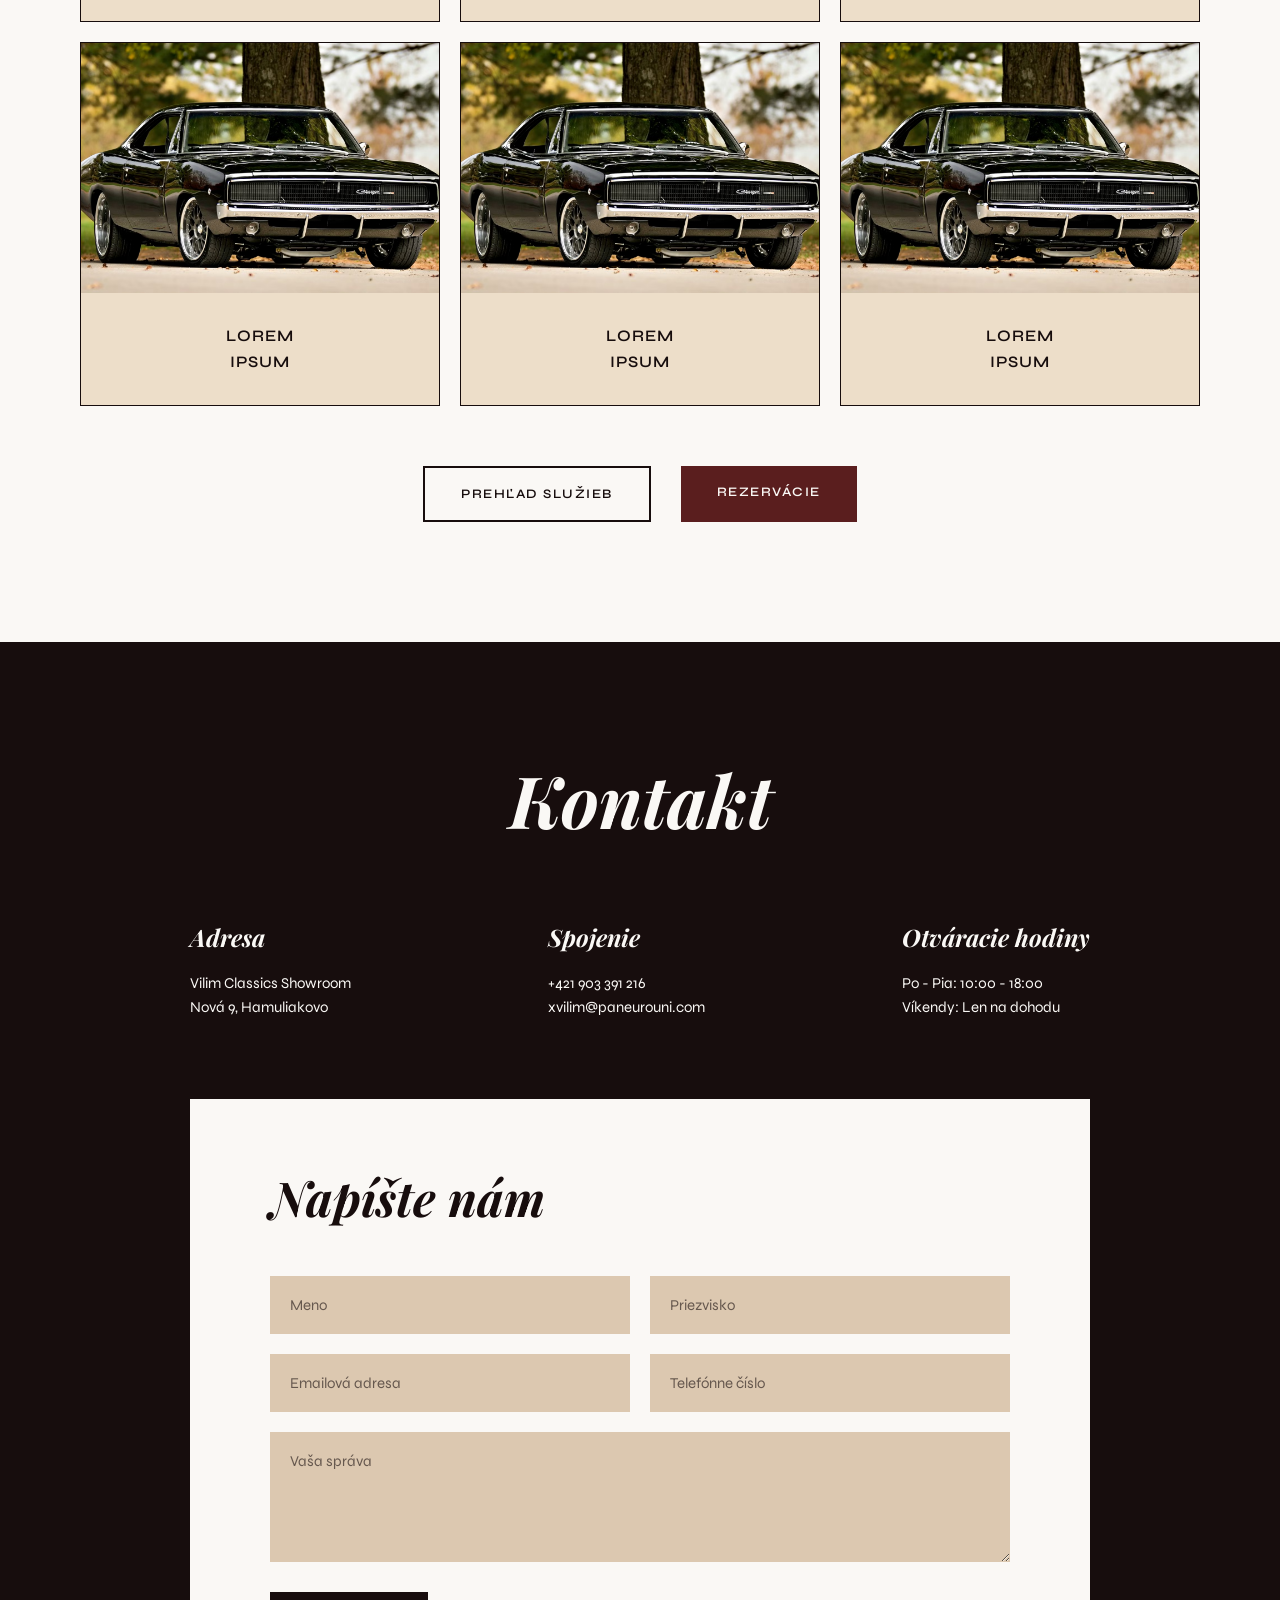
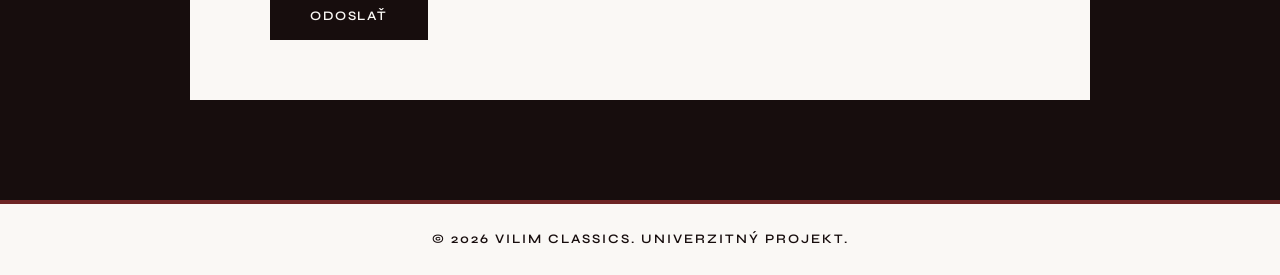
==== commit ddf5daf5: "feature: Replace collection text placeholders with actual image logos" ====
--- a/index.html
+++ b/index.html
@@ -47,9 +47,7 @@
 
     <section class="collection-section">
         <div class="container">
-            <div class="collection-logo-placeholder">
-                Cars of Michal Drobný SPECIAL COLLECTION
-            </div>
+            <img src="images/collections/michal_drobny.png" alt="Cars of Michal Drobný" class="collection-title-image-center">
 
             <div class="collection-grid">
                 <div class="collection-item img-service-placeholder"></div>
--- a/css/style.css
+++ b/css/style.css
@@ -32,11 +32,14 @@
     font-weight: 700;
 }
 
-.bg-light { background-color: var(--color-bg-light); }
-.bg-dark { background-color: var(--color-dark); }
-.bg-accent { background-color: var(--color-accent); }
-.text-light { color: var(--color-bg-light); }
-.text-dark { color: var(--color-dark); }
+.bg-light { background-color: var(--color-bg-light) !important; }
+.bg-dark { background-color: var(--color-dark) !important; }
+.bg-accent { background-color: var(--color-accent) !important; }
+.bg-beige { background-color: var(--color-bg-beige) !important; }
+.bg-dark-beige { background-color: var(--color-input) !important; }
+
+.text-light { color: var(--color-bg-light) !important; }
+.text-dark { color: var(--color-dark) !important; }
 
 .btn {
     display: inline-block;
@@ -169,23 +172,6 @@
     margin-bottom: 50px;
 }
 
-.collection-logo-placeholder {
-    height: 120px;
-    background-color: rgba(0, 0, 0, 0.1);
-    margin-bottom: 40px;
-    display: flex;
-    align-items: center;
-    justify-content: center;
-    font-family: var(--font-secondary), serif;
-    font-style: italic;
-    font-size: 24px;
-    text-align: center;
-}
-
-.collection-logo-light { color: #4a7ab5; }
-.collection-logo-accent { color: var(--color-bg-light); }
-.collection-logo-dark { color: var(--color-accent); }
-
 .collection-detail-image {
     background-color: #ccc;
     background-size: cover;
@@ -329,7 +315,8 @@
 .footer-info {
     display: flex;
     justify-content: space-between;
-    margin-bottom: 80px;
+    max-width: 900px;
+    margin: 0 auto 80px auto;
 }
 
 .info-block h5 {
@@ -412,4 +399,366 @@
 .img-col-american { background-image: url('../images/5.png'); }
 .img-col-prancing { background-image: url('../images/4.png'); }
 .img-col-f1 { background-image: url('../images/7.png'); }
-.img-col-british { background-image: url('../images/6.png'); }+.img-col-british { background-image: url('../images/6.png'); }
+
+
+.bg-beige {
+    background-color: var(--color-bg-beige);
+}
+
+.gallery-section {
+    padding: 100px 0;
+}
+
+.gallery-grid {
+    display: grid;
+    grid-template-columns: repeat(3, 1fr);
+    gap: 30px;
+    margin-top: 40px;
+}
+
+.gallery-item {
+    display: block;
+    overflow: hidden;
+    cursor: pointer;
+    border: 2px solid transparent;
+    transition: border-color 0.3s ease;
+}
+
+.gallery-item:hover {
+    border-color: var(--color-accent);
+}
+
+.gallery-img {
+    width: 100%;
+    height: 250px;
+    background-size: cover;
+    background-position: center;
+    transition: transform 0.5s ease;
+}
+
+.gallery-item:hover .gallery-img {
+    transform: scale(1.05);
+}
+
+
+/* =========================================
+   Rezervácia
+   ========================================= */
+/* Hero sekcia: Text biely na fotke zarovnaný doľava */
+.reservation-hero {
+    min-height: 60vh;
+    display: flex;
+    align-items: center;
+    text-align: left;
+    background-size: cover;
+    background-position: center 25%; /* Posunie fotku tak, aby tváre boli nižšie pod textom */
+    position: relative;
+}
+
+/* Gradient vrstva pre lepšiu čitateľnosť bieleho textu na fotke */
+.reservation-hero::before {
+    content: '';
+    position: absolute;
+    top: 0; left: 0; right: 0; bottom: 0;
+    background: linear-gradient(to right, rgba(0,0,0,0.6) 0%, rgba(0,0,0,0.1) 100%);
+    z-index: 1;
+}
+
+.reservation-hero .container {
+    position: relative;
+    z-index: 2;
+    width: 100%;
+}
+
+.reservation-hero-text {
+    max-width: 600px;
+    margin: 0;
+}
+
+.reservation-hero-text h1 {
+    font-size: 84px;
+    font-style: italic;
+    color: var(--color-bg-light) !important;
+    margin-bottom: 20px;
+    line-height: 1;
+    text-shadow: 2px 2px 10px rgba(0,0,0,0.5); /* Pridá tieň pre lepšiu čitateľnosť */
+}
+
+.reservation-hero-text p {
+    font-size: 18px;
+    color: var(--color-bg-light) !important;
+    text-shadow: 1px 1px 5px rgba(0,0,0,0.5);
+}
+
+/* Zabezpečí, že formulár nie je nalepený na fotku */
+.reservation-form-section {
+    padding: 100px 0 120px 0;
+}
+
+.reservation-form-container {
+    max-width: 900px;
+    margin: 0 auto;
+}
+
+.reservation-form-container h2 {
+    font-size: 56px;
+    font-style: italic;
+    color: var(--color-dark);
+    margin-bottom: 20px;
+    line-height: 1.1;
+}
+
+.reservation-form-container .subtitle {
+    font-size: 16px;
+    margin-bottom: 60px;
+    max-width: 700px;
+}
+
+.full-reservation-form {
+    display: flex;
+    flex-direction: column;
+    gap: 30px;
+}
+
+.form-group-full {
+    display: flex;
+    flex-direction: column;
+}
+
+.form-group-half {
+    display: flex;
+    flex-direction: column;
+    flex: 1;
+}
+
+.full-reservation-form label {
+    font-size: 15px;
+    font-weight: 700;
+    margin-bottom: 10px;
+    color: var(--color-dark);
+}
+
+.full-reservation-form input[type="text"],
+.full-reservation-form input[type="email"],
+.full-reservation-form input[type="tel"],
+.full-reservation-form input[type="date"],
+.full-reservation-form select,
+.full-reservation-form textarea {
+    padding: 18px 20px;
+    border: none;
+    background-color: var(--color-input);
+    font-family: var(--font-primary), sans-serif;
+    font-size: 15px;
+    color: var(--color-dark);
+    width: 100%;
+}
+
+.full-reservation-form input:focus,
+.full-reservation-form select:focus,
+.full-reservation-form textarea:focus {
+    outline: 2px solid var(--color-dark);
+}
+
+.radio-group,
+.checkbox-group {
+    display: flex;
+    gap: 30px;
+    flex-wrap: wrap;
+    margin-top: 5px;
+}
+
+.radio-label,
+.checkbox-label {
+    display: flex;
+    align-items: center;
+    cursor: pointer;
+    font-weight: 600 !important;
+    font-size: 15px !important;
+    position: relative;
+    padding-left: 35px;
+    margin-bottom: 0 !important;
+}
+
+.radio-label input,
+.checkbox-label input {
+    position: absolute;
+    opacity: 0;
+    cursor: pointer;
+}
+
+/* Vlastné začiarkavacie políčka, ktoré lícujú s textom */
+.radio-custom,
+.checkbox-custom {
+    position: absolute;
+    top: 50%;
+    left: 0;
+    transform: translateY(-50%);
+    height: 22px;
+    width: 22px;
+    background-color: var(--color-bg-light);
+    border: 2px solid var(--color-dark);
+}
+
+.radio-custom {
+    border-radius: 50%;
+}
+
+.radio-label input:checked ~ .radio-custom,
+.checkbox-label input:checked ~ .checkbox-custom {
+    background-color: var(--color-dark);
+}
+
+.radio-custom:after,
+.checkbox-custom:after {
+    content: "";
+    position: absolute;
+    display: none;
+}
+
+.radio-label input:checked ~ .radio-custom:after,
+.checkbox-label input:checked ~ .checkbox-custom:after {
+    display: block;
+}
+
+.radio-label .radio-custom:after {
+    top: 5px;
+    left: 5px;
+    width: 8px;
+    height: 8px;
+    border-radius: 50%;
+    background: var(--color-bg-light);
+}
+
+.checkbox-label .checkbox-custom:after {
+    left: 6px;
+    top: 2px;
+    width: 5px;
+    height: 10px;
+    border: solid var(--color-bg-light);
+    border-width: 0 2px 2px 0;
+    transform: rotate(45deg);
+}
+
+.terms-group {
+    margin-top: 10px;
+}
+
+.btn-large {
+    align-self: flex-start;
+    padding: 20px 50px;
+    margin-top: 20px;
+}
+
+.error-msg {
+    color: #b84040;
+    font-size: 13px;
+    font-weight: 700;
+    margin-top: 8px;
+    display: none;
+}
+
+.success-message {
+    background-color: #4a7ab5;
+    color: var(--color-bg-light);
+    padding: 20px;
+    font-weight: 700;
+    text-align: center;
+    display: none;
+}
+
+.hero-full-image {
+    width: 100%;
+    height: 70vh;
+    background-size: cover;
+    background-position: center;
+}
+
+.img-hero-kontakt {
+    background-image: url('../images/14.png');
+}
+
+
+.bg-dark-beige {
+    background-color: var(--color-input);
+}
+
+.img-hero-sluzby { background-image: url('../images/10.png'); }
+.img-srv-1 { background-image: url('../images/11.png'); }
+.img-srv-2 { background-image: url('../images/12.png'); }
+.img-srv-3 { background-image: url('../images/13.png'); }
+.img-srv-4 { background-image: url('../images/9.JPG'); }
+.img-hero-rezervacia { background-image: url('../images/13.png'); }
+
+
+.story-content-section {
+    padding: 120px 0;
+}
+
+.story-content-wrapper {
+    max-width: 900px;
+    margin: 0 auto;
+}
+
+.story-content-wrapper h2 {
+    font-size: 56px;
+    font-style: italic;
+    margin-bottom: 40px;
+    line-height: 1.1;
+}
+
+.story-content-wrapper p {
+    font-size: 16px;
+    margin-bottom: 25px;
+    line-height: 1.8;
+}
+
+.img-story-hero { background-image: url('../images/8.png'); }
+.img-story-bottom { background-image: url('../images/9.JPG'); }
+
+
+.data-table {
+    width: 100%;
+    border-collapse: collapse;
+    margin-top: 20px;
+    background-color: var(--color-bg-light);
+    border: 1px solid var(--color-dark);
+}
+
+.data-table th,
+.data-table td {
+    padding: 15px 20px;
+    text-align: left;
+    border-bottom: 1px solid var(--color-input);
+}
+
+.data-table th {
+    background-color: var(--color-dark);
+    color: var(--color-bg-light);
+    font-family: var(--font-primary), sans-serif;
+    font-weight: 700;
+    text-transform: uppercase;
+    font-size: 14px;
+    letter-spacing: 1px;
+}
+
+.data-table tr:hover {
+    background-color: var(--color-input);
+}
+
+
+.collection-title-image-center {
+    display: block;
+    margin: 0 auto 60px auto;
+    max-height: 120px;
+    width: auto;
+    max-width: 100%;
+}
+
+.collection-title-image-left {
+    display: block;
+    margin: 0 0 40px 0;
+    max-height: 120px;
+    width: auto;
+    max-width: 100%;
+}
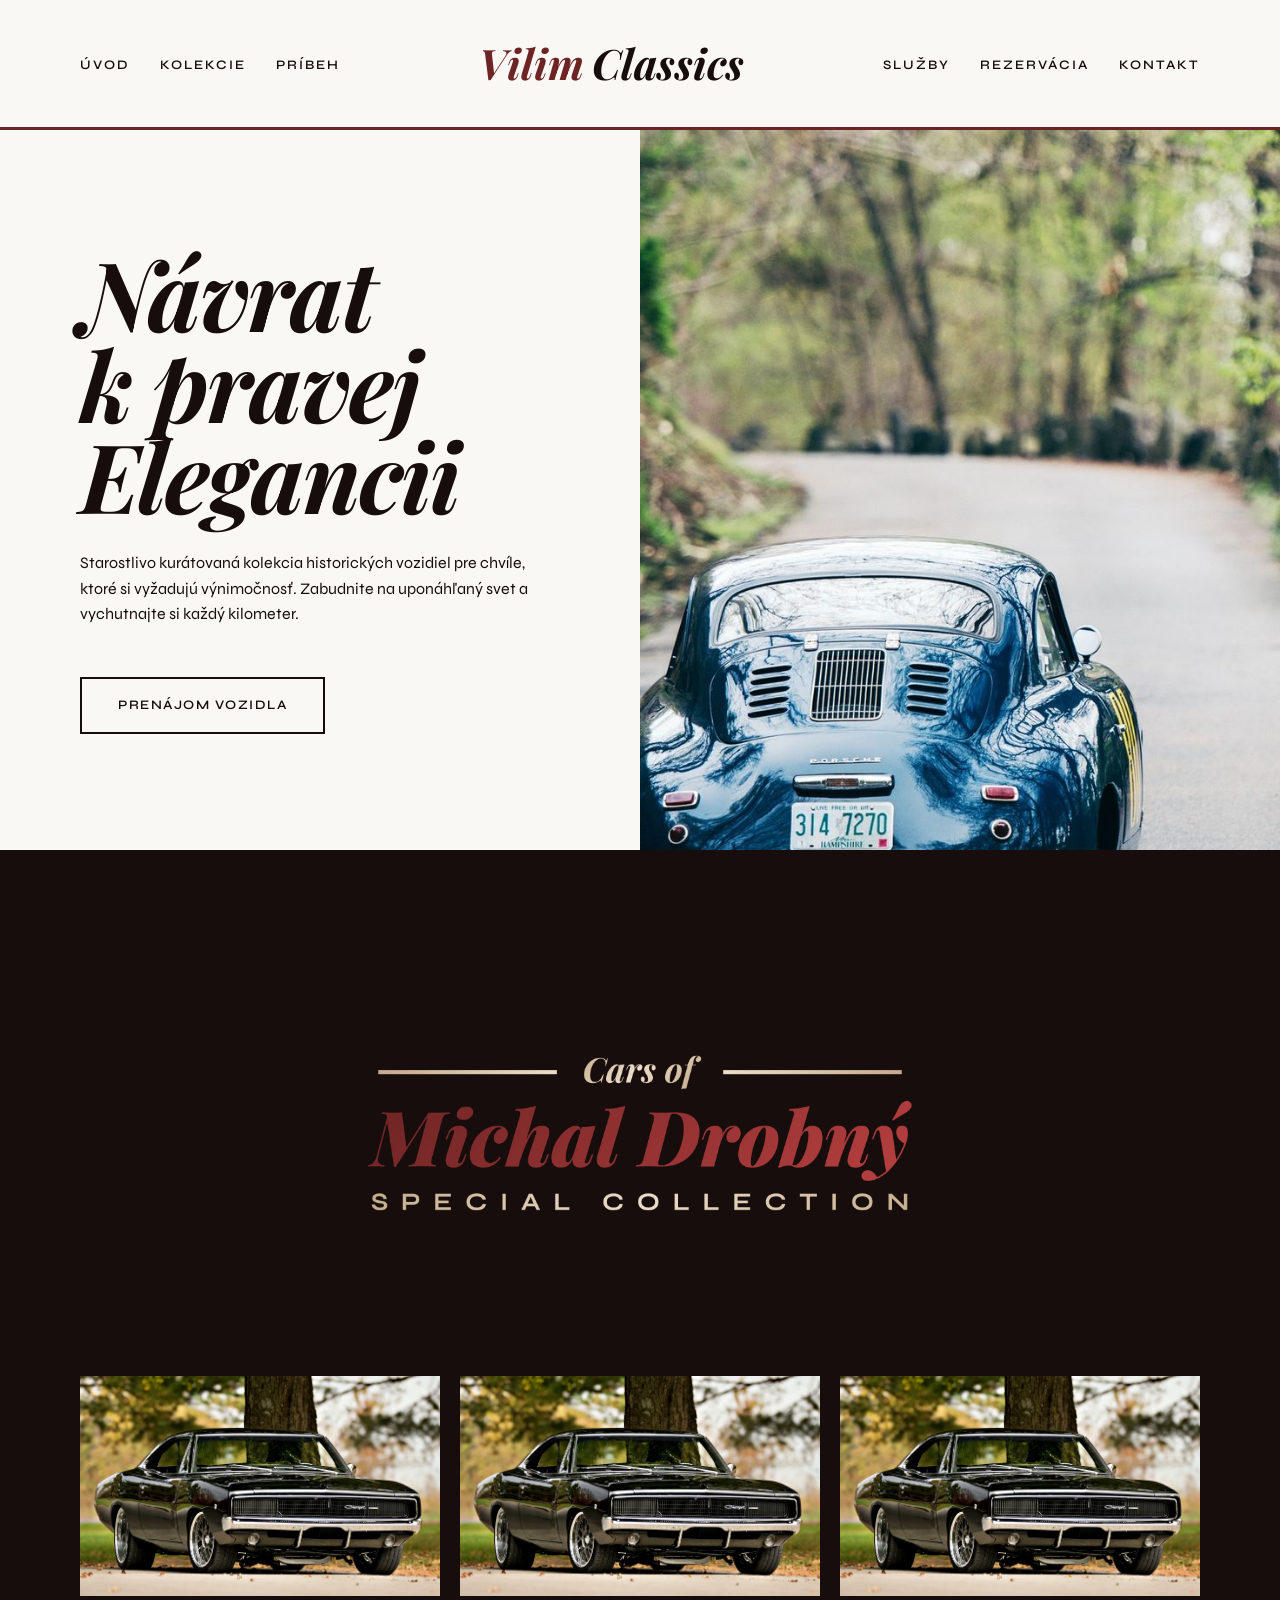
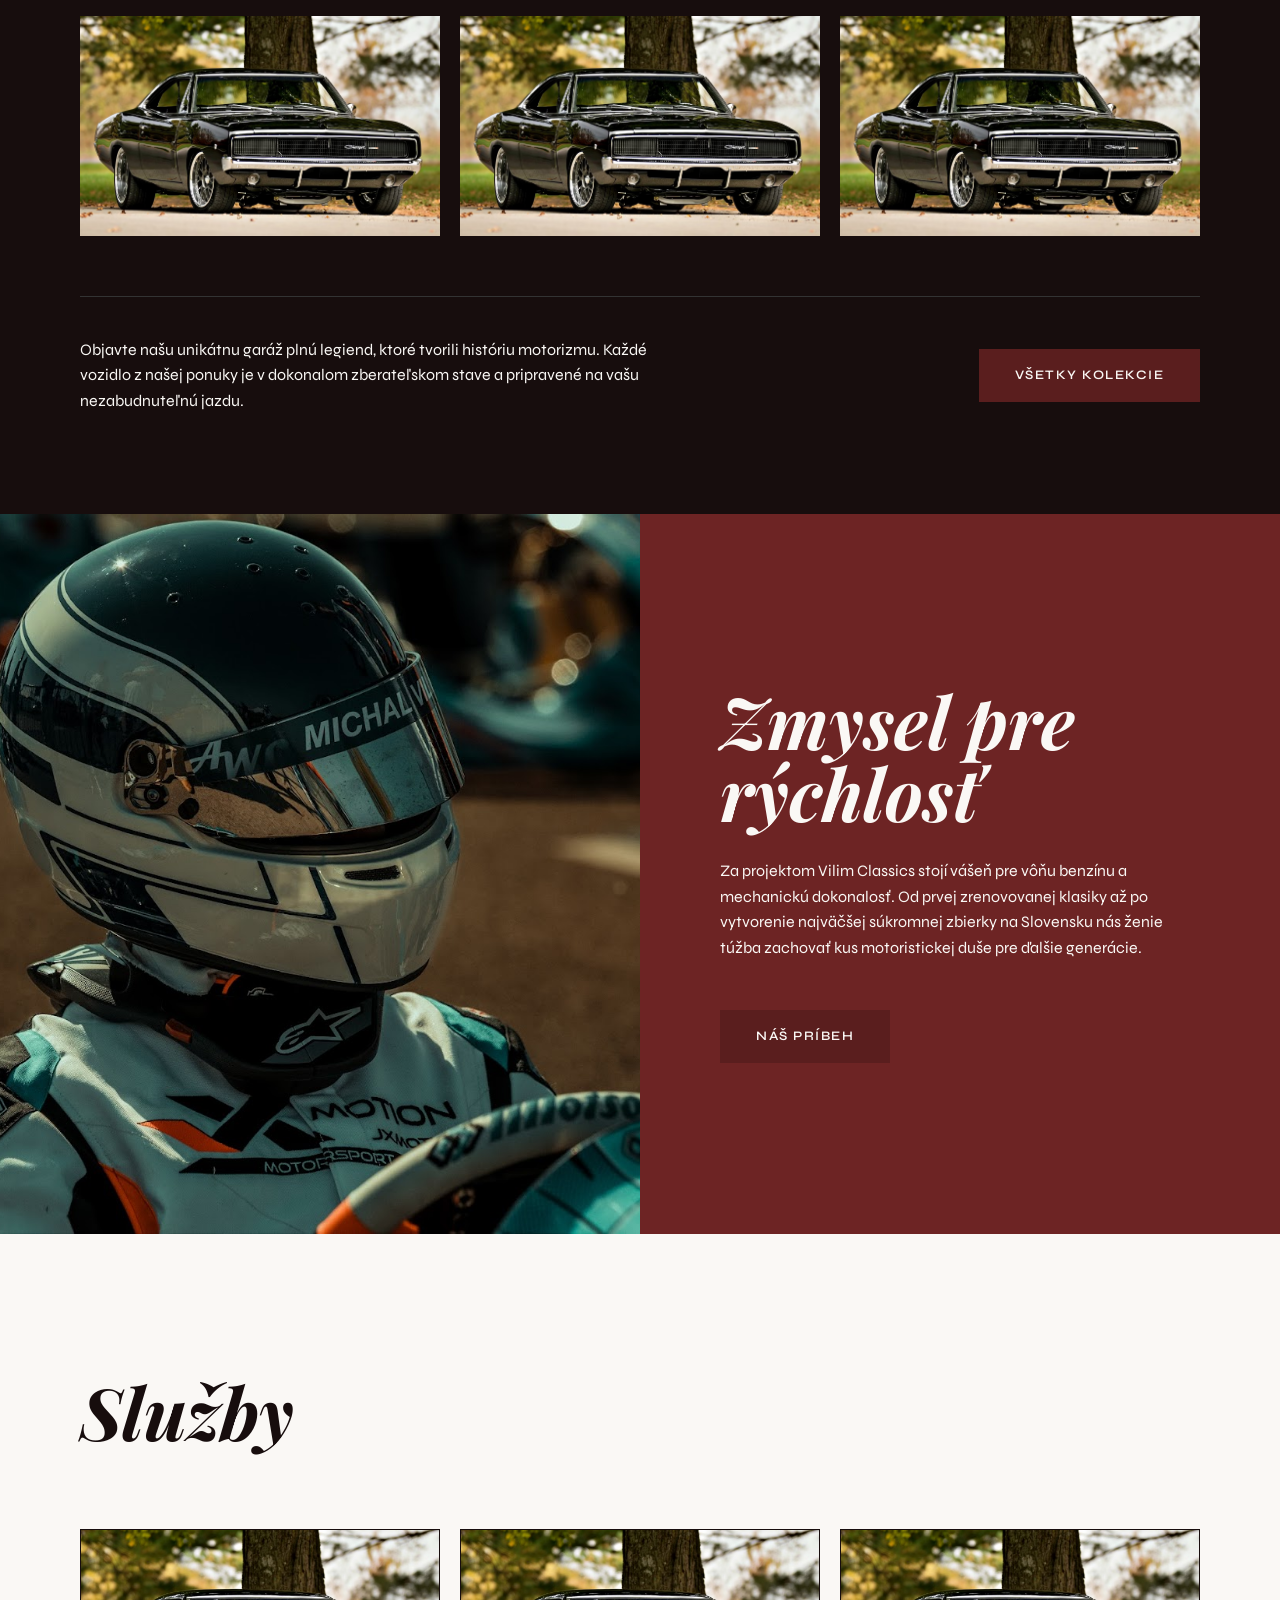
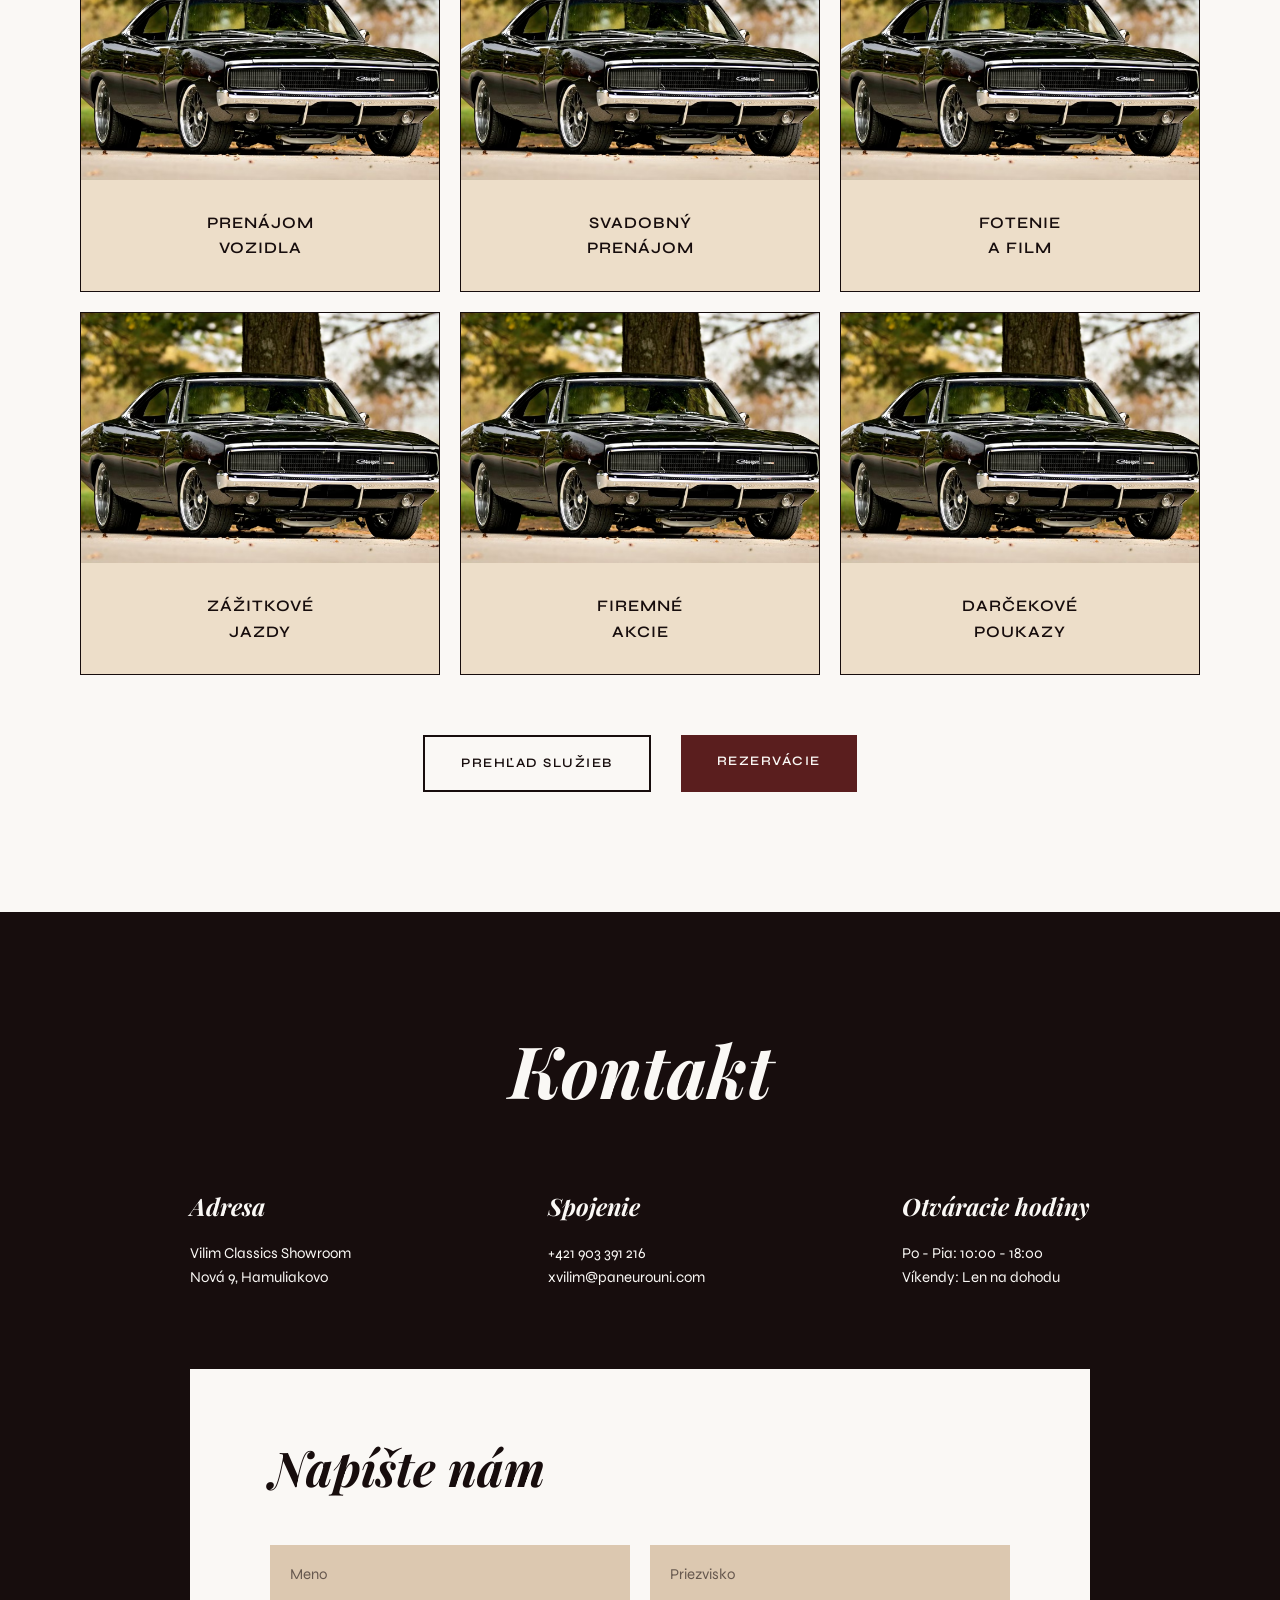
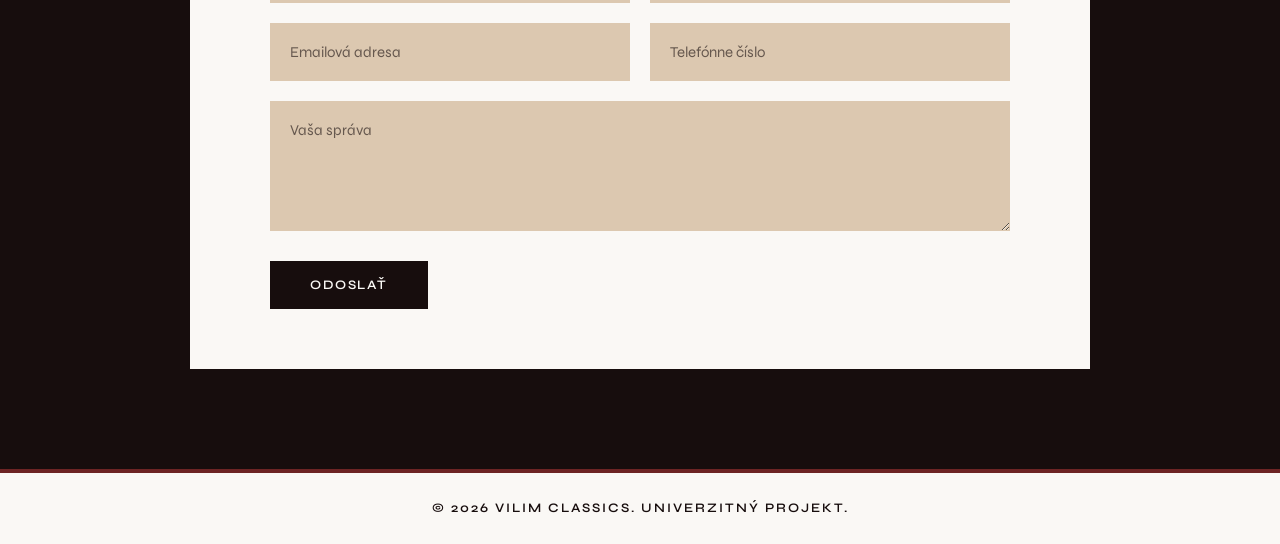
==== commit 6e5d6246: "feature: Replace all lorem ipsum placeholders with contextual content across all main pages" ====
--- a/index.html
+++ b/index.html
@@ -59,7 +59,7 @@
             </div>
 
             <div class="collection-footer">
-                <p>Lorem ipsum dolor sit amet, consectetur adipiscing elit. Praesent aliquet tempus tempor. Ut mauris augue, vehicula in massa nec, convallis bibendum nisl.</p>
+                <p>Objavte našu unikátnu garáž plnú legiend, ktoré tvorili históriu motorizmu. Každé vozidlo z našej ponuky je v dokonalom zberateľskom stave a pripravené na vašu nezabudnuteľnú jazdu.</p>
                 <a href="kolekcie.html" class="btn btn-dark-red">VŠETKY KOLEKCIE</a>
             </div>
         </div>
@@ -70,7 +70,7 @@
         <div class="split-half story-text">
             <div class="story-text-content">
                 <h2>Zmysel pre<br>rýchlosť</h2>
-                <p>Lorem ipsum dolor sit amet, consectetur adipiscing elit. Praesent aliquet tempus tempor. Ut mauris augue, vehicula in massa nec, convallis bibendum nisl. Aenean varius placerat hendrerit. Donec aliquam placerat scelerisque. Orci varius natoque penatibus et magnis dis parturient montes, nascetur ridiculus mus. Maecenas non dolor velit.</p>
+                <p>Za projektom Vilim Classics stojí vášeň pre vôňu benzínu a mechanickú dokonalosť. Od prvej zrenovovanej klasiky až po vytvorenie najväčšej súkromnej zbierky na Slovensku nás ženie túžba zachovať kus motoristickej duše pre ďalšie generácie.</p>
                 <a href="pribeh.html" class="btn btn-dark-red">NÁŠ PRÍBEH</a>
             </div>
         </div>
@@ -95,25 +95,25 @@
                 <div class="service-card">
                     <div class="service-img img-service-placeholder"></div>
                     <div class="service-title-box">
-                        <h4>LOREM<br>IPSUM</h4>
+                        <h4>FOTENIE<br>A FILM</h4>
                     </div>
                 </div>
                 <div class="service-card">
                     <div class="service-img img-service-placeholder"></div>
                     <div class="service-title-box">
-                        <h4>LOREM<br>IPSUM</h4>
+                        <h4>ZÁŽITKOVÉ<br>JAZDY</h4>
                     </div>
                 </div>
                 <div class="service-card">
                     <div class="service-img img-service-placeholder"></div>
                     <div class="service-title-box">
-                        <h4>LOREM<br>IPSUM</h4>
+                        <h4>FIREMNÉ<br>AKCIE</h4>
                     </div>
                 </div>
                 <div class="service-card">
                     <div class="service-img img-service-placeholder"></div>
                     <div class="service-title-box">
-                        <h4>LOREM<br>IPSUM</h4>
+                        <h4>DARČEKOVÉ<br>POUKAZY</h4>
                     </div>
                 </div>
             </div>
--- a/css/style.css
+++ b/css/style.css
@@ -746,19 +746,18 @@
     background-color: var(--color-input);
 }
 
-
 .collection-title-image-center {
     display: block;
     margin: 0 auto 60px auto;
-    max-height: 120px;
-    width: auto;
-    max-width: 100%;
+    width: 100%;
+    max-width: 650px;
+    height: auto;
 }
 
 .collection-title-image-left {
     display: block;
     margin: 0 0 40px 0;
-    max-height: 120px;
-    width: auto;
-    max-width: 100%;
+    width: 100%;
+    max-width: 500px;
+    height: auto;
 }
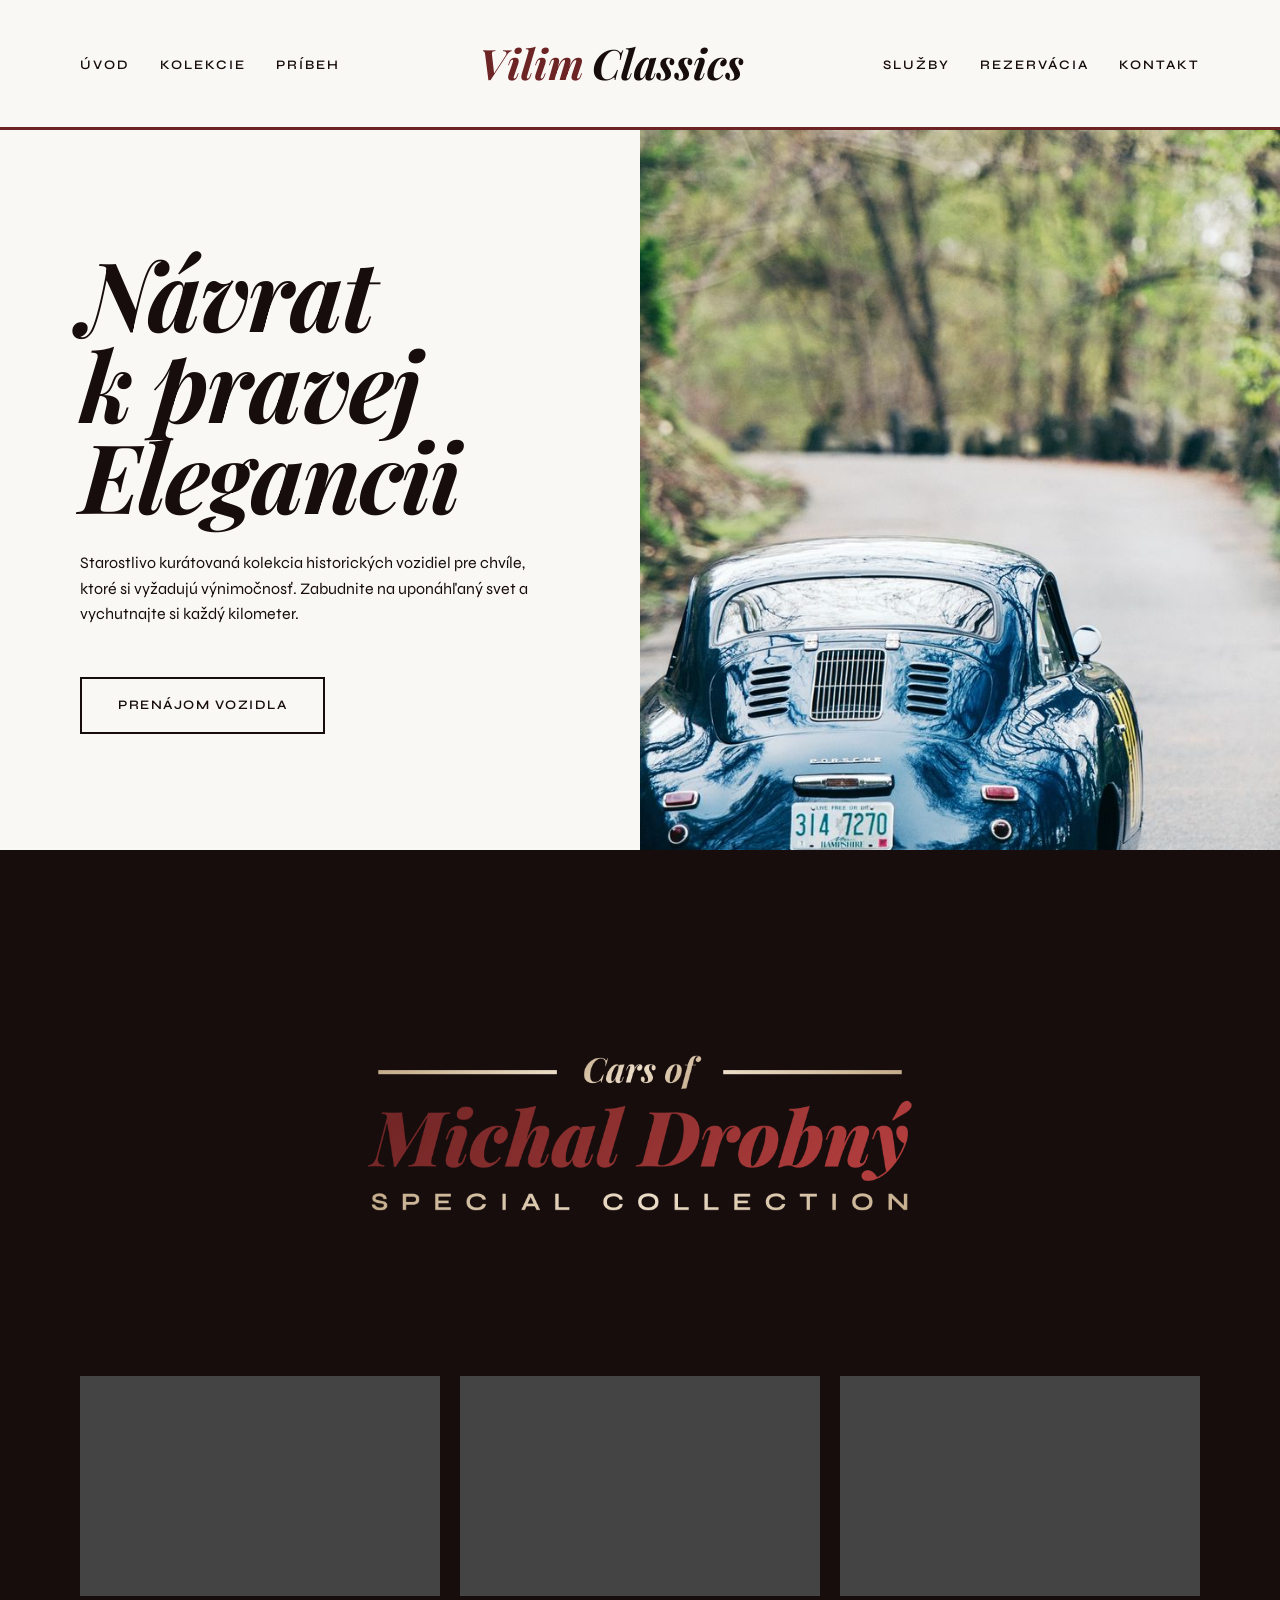
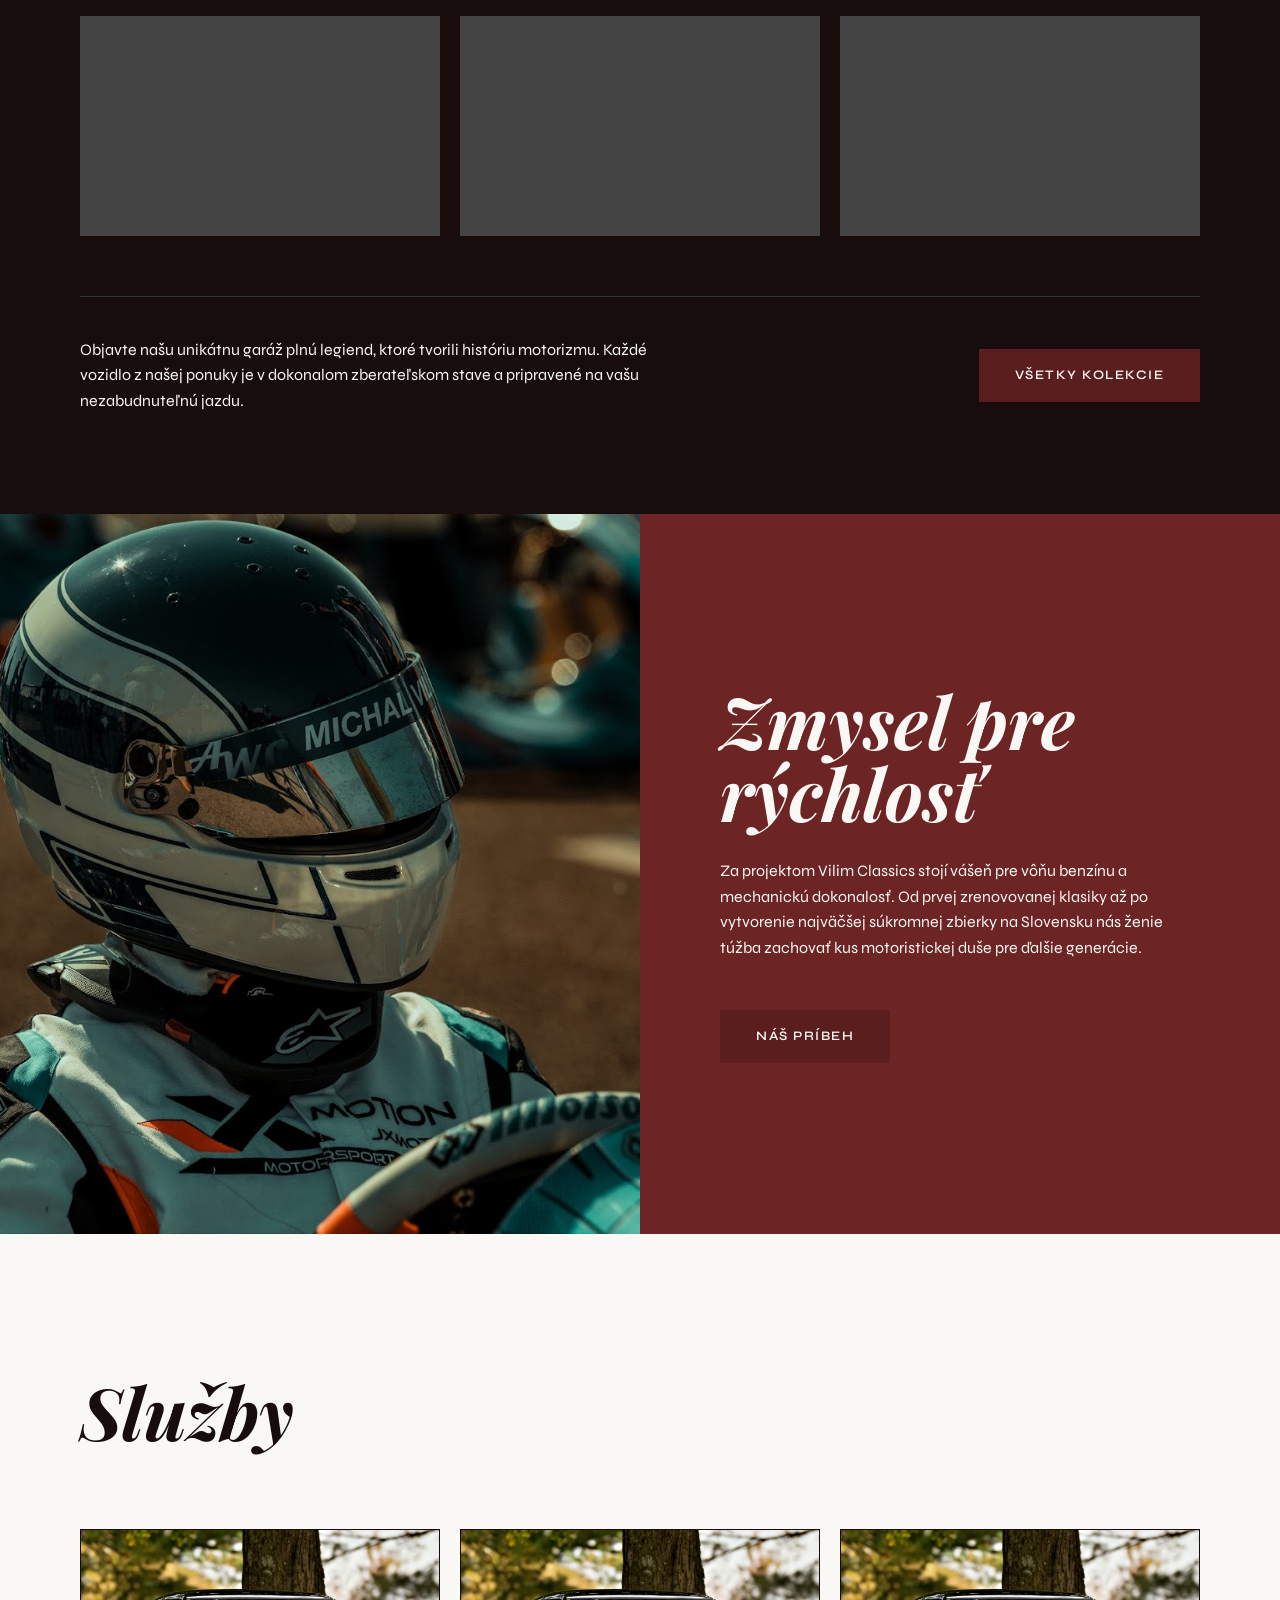
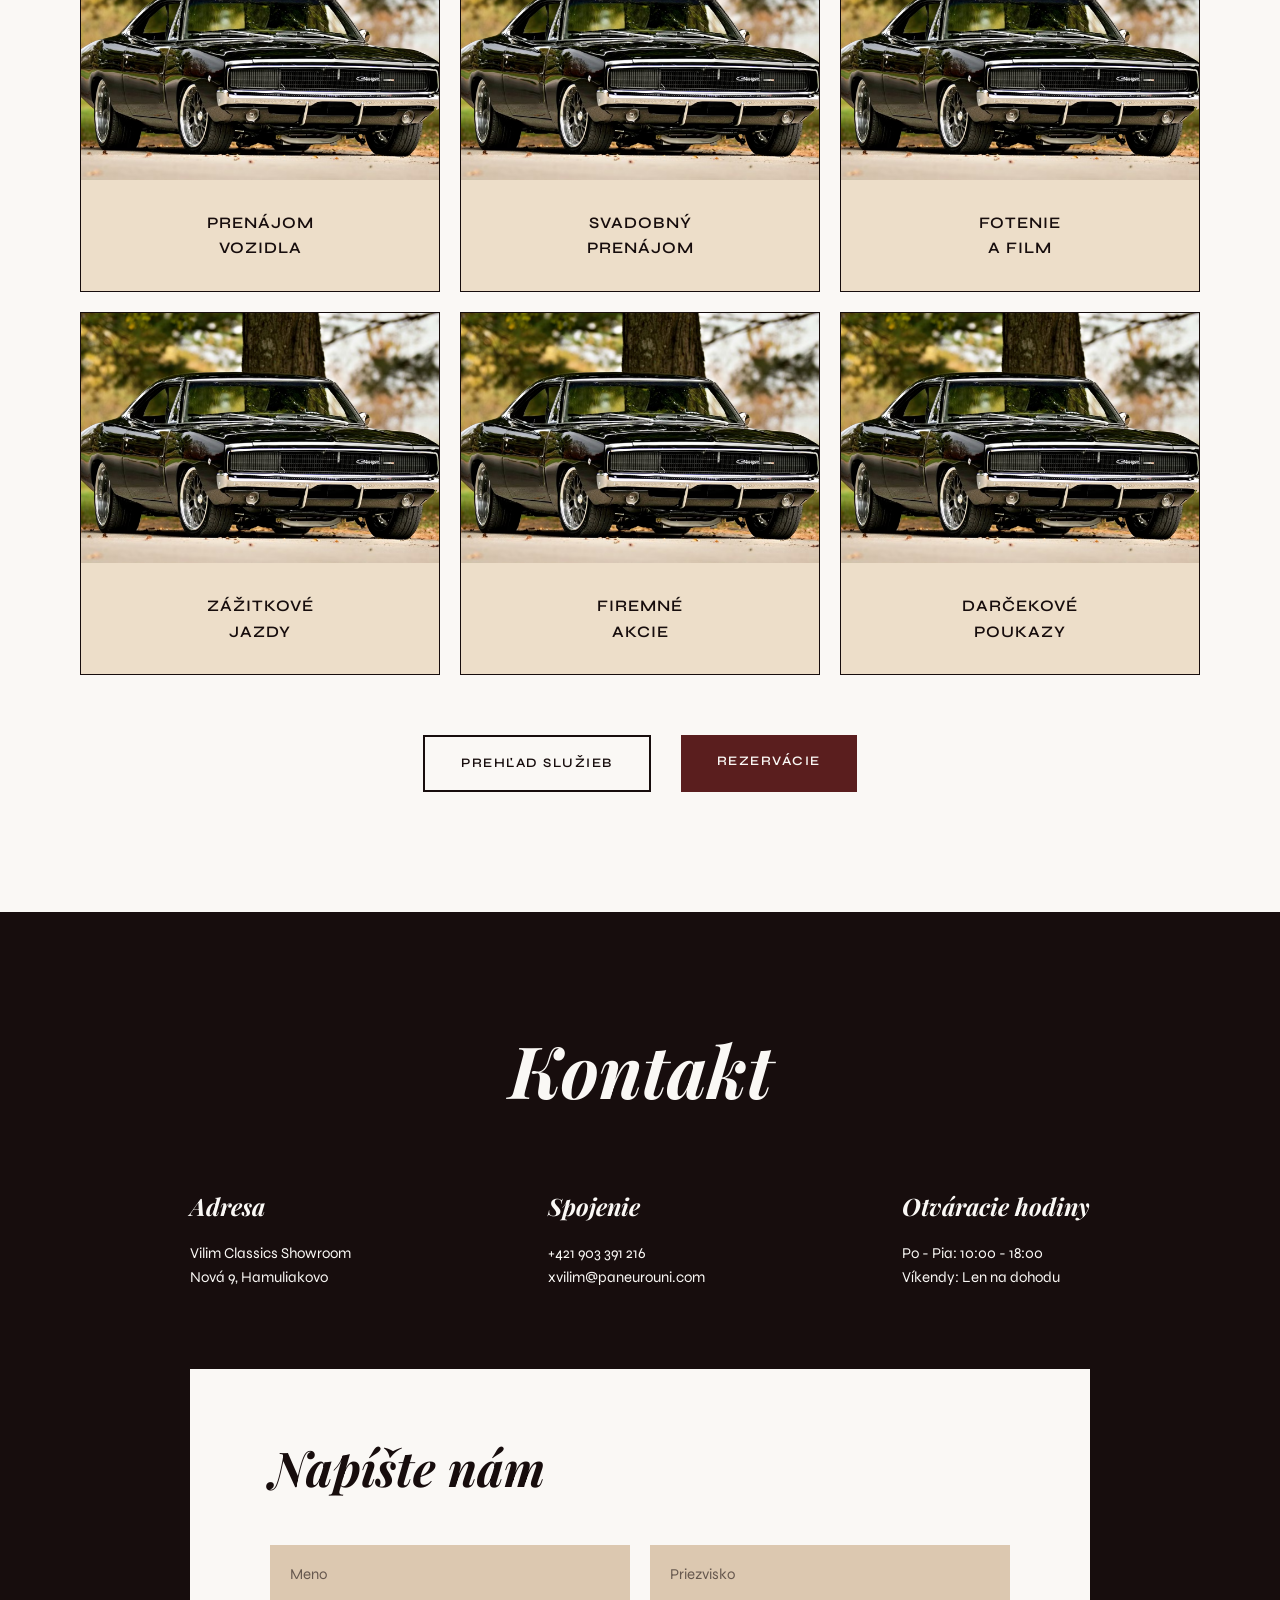
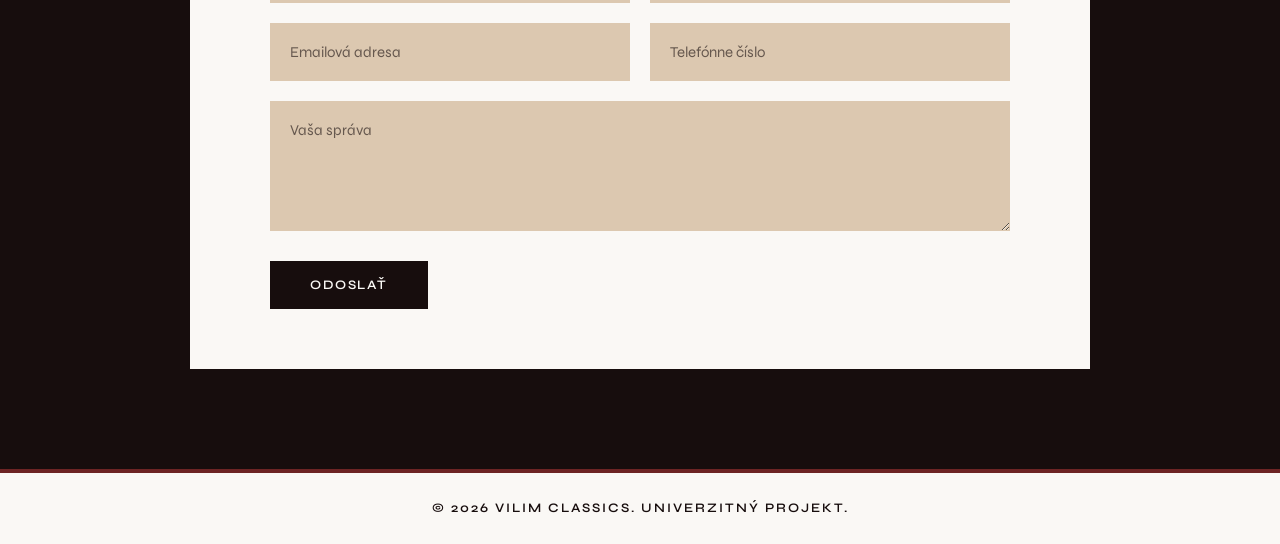
==== commit f9bebd72: "feature: Update home page collection grid with specific car images from the owner's collection" ====
--- a/index.html
+++ b/index.html
@@ -50,12 +50,12 @@
             <img src="images/collections/michal_drobny.png" alt="Cars of Michal Drobný" class="collection-title-image-center">
 
             <div class="collection-grid">
-                <div class="collection-item img-service-placeholder"></div>
-                <div class="collection-item img-service-placeholder"></div>
-                <div class="collection-item img-service-placeholder"></div>
-                <div class="collection-item img-service-placeholder"></div>
-                <div class="collection-item img-service-placeholder"></div>
-                <div class="collection-item img-service-placeholder"></div>
+                <div class="collection-item img-grid-1"></div>
+                <div class="collection-item img-grid-2"></div>
+                <div class="collection-item img-grid-3"></div>
+                <div class="collection-item img-grid-4"></div>
+                <div class="collection-item img-grid-5"></div>
+                <div class="collection-item img-grid-6"></div>
             </div>
 
             <div class="collection-footer">
--- a/css/style.css
+++ b/css/style.css
@@ -401,6 +401,13 @@
 .img-col-f1 { background-image: url('../images/7.png'); }
 .img-col-british { background-image: url('../images/6.png'); }
 
+.img-grid-1 { background-image: url('../images/mclaren-f1.png'); }
+.img-grid-2 { background-image: url('../images/senna.png'); }
+.img-grid-3 { background-image: url('../images/kimi.png'); }
+.img-grid-4 { background-image: url('../images/bugatti.png'); }
+.img-grid-5 { background-image: url('../images/lancia-stratos.png'); }
+.img-grid-6 { background-image: url('../images/mercedes 300sl.png'); }
+
 
 .bg-beige {
     background-color: var(--color-bg-beige);
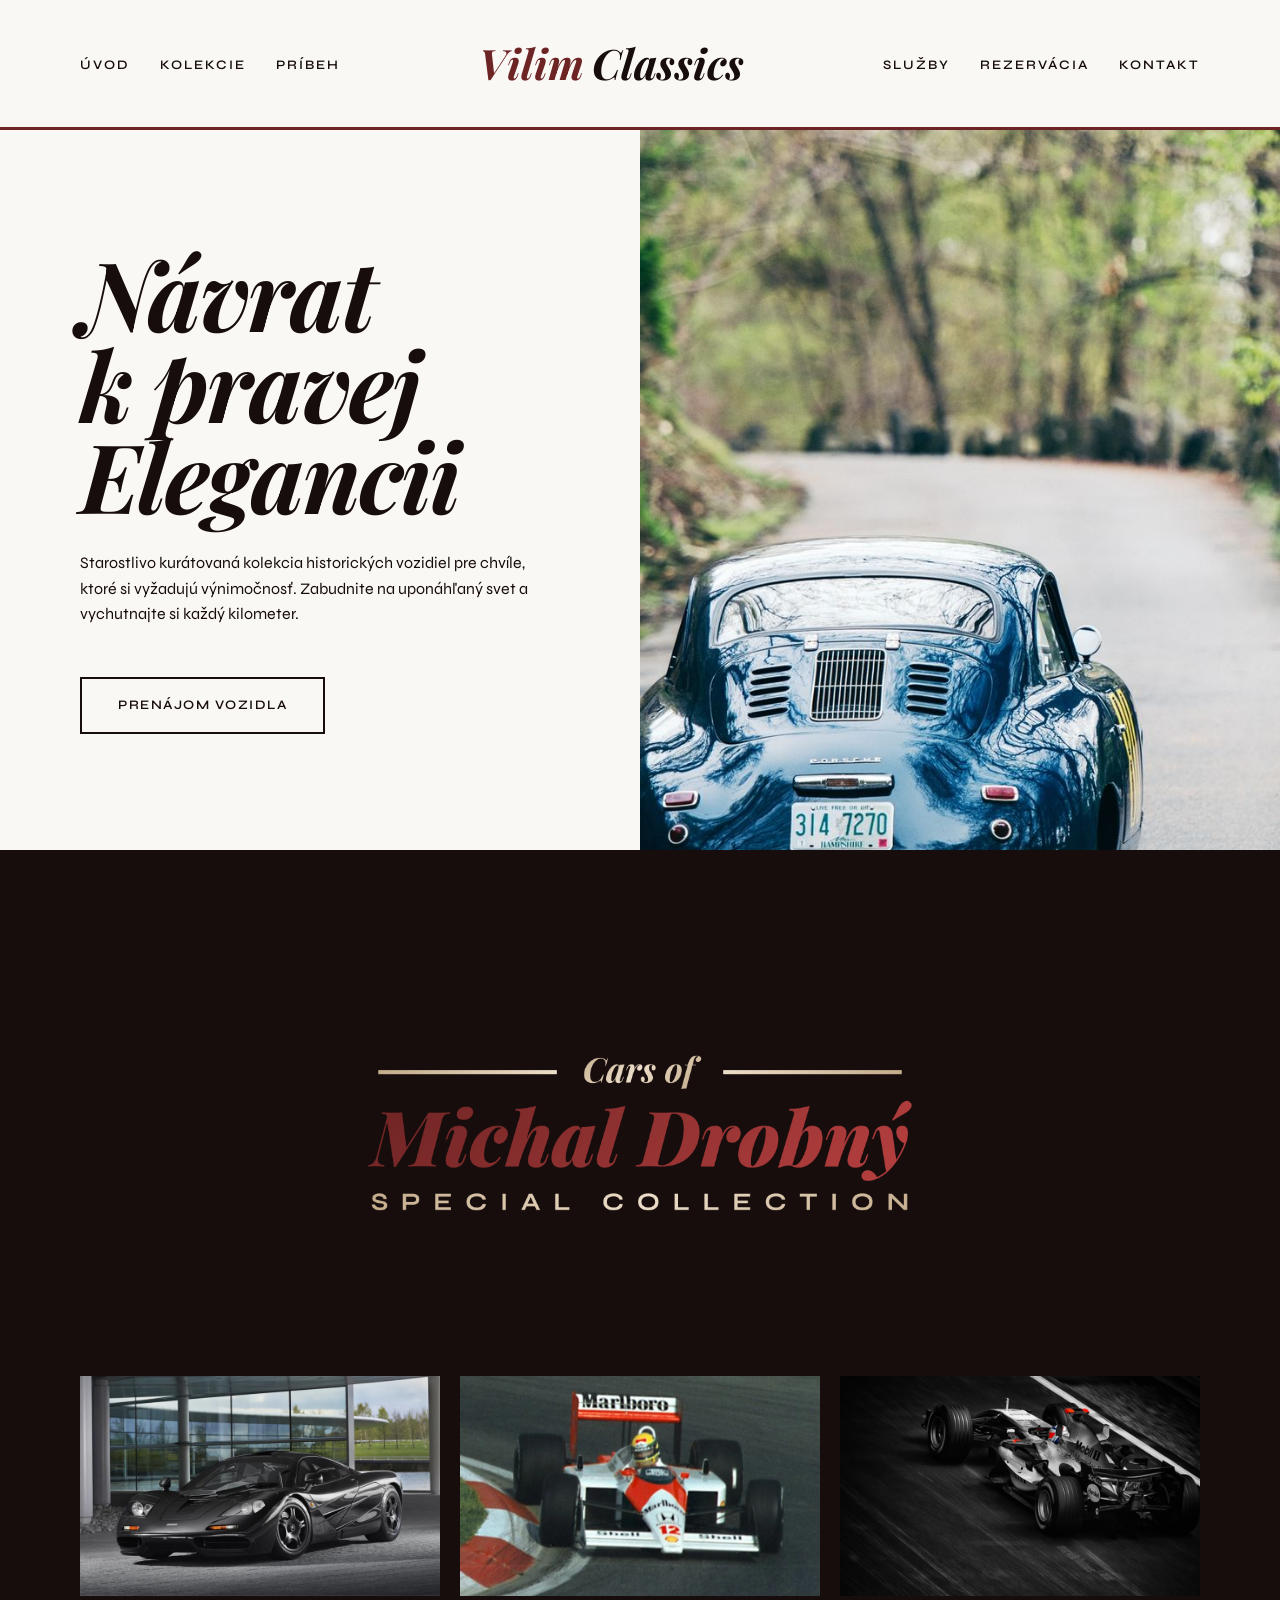
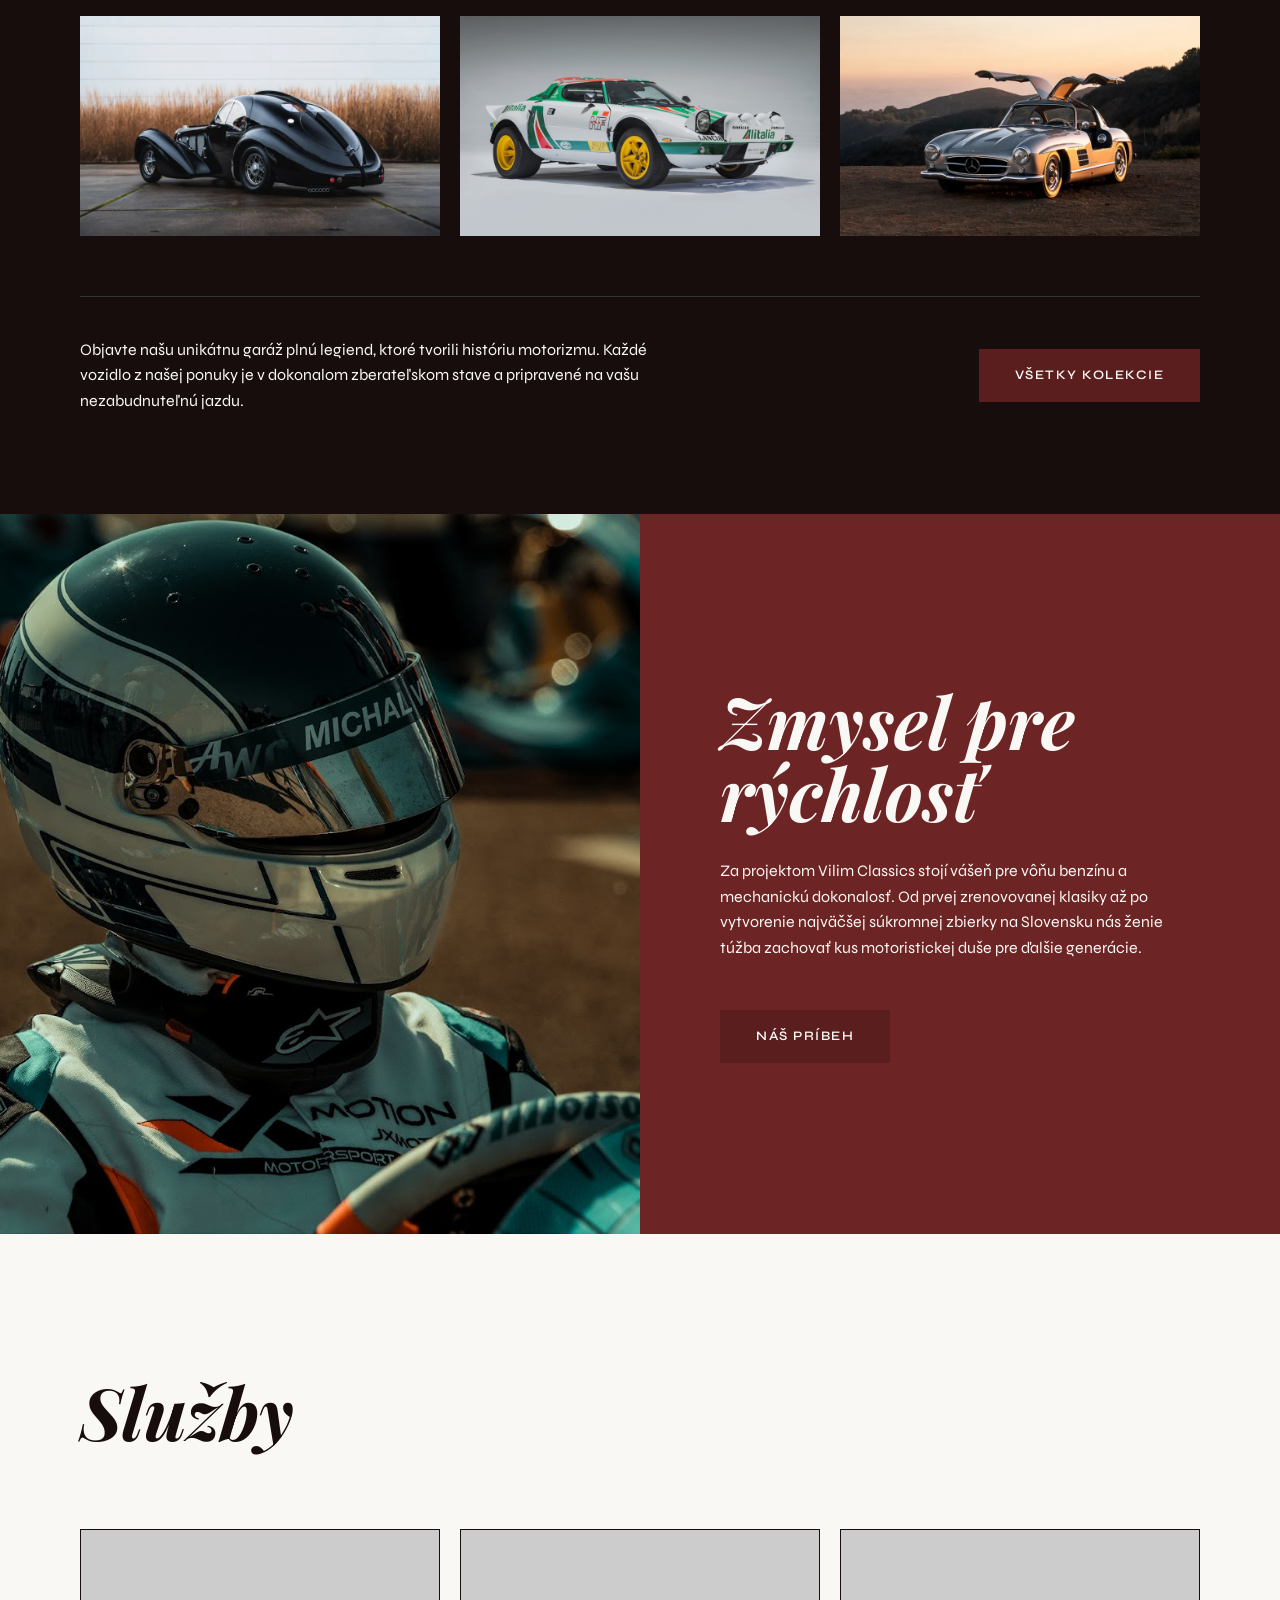
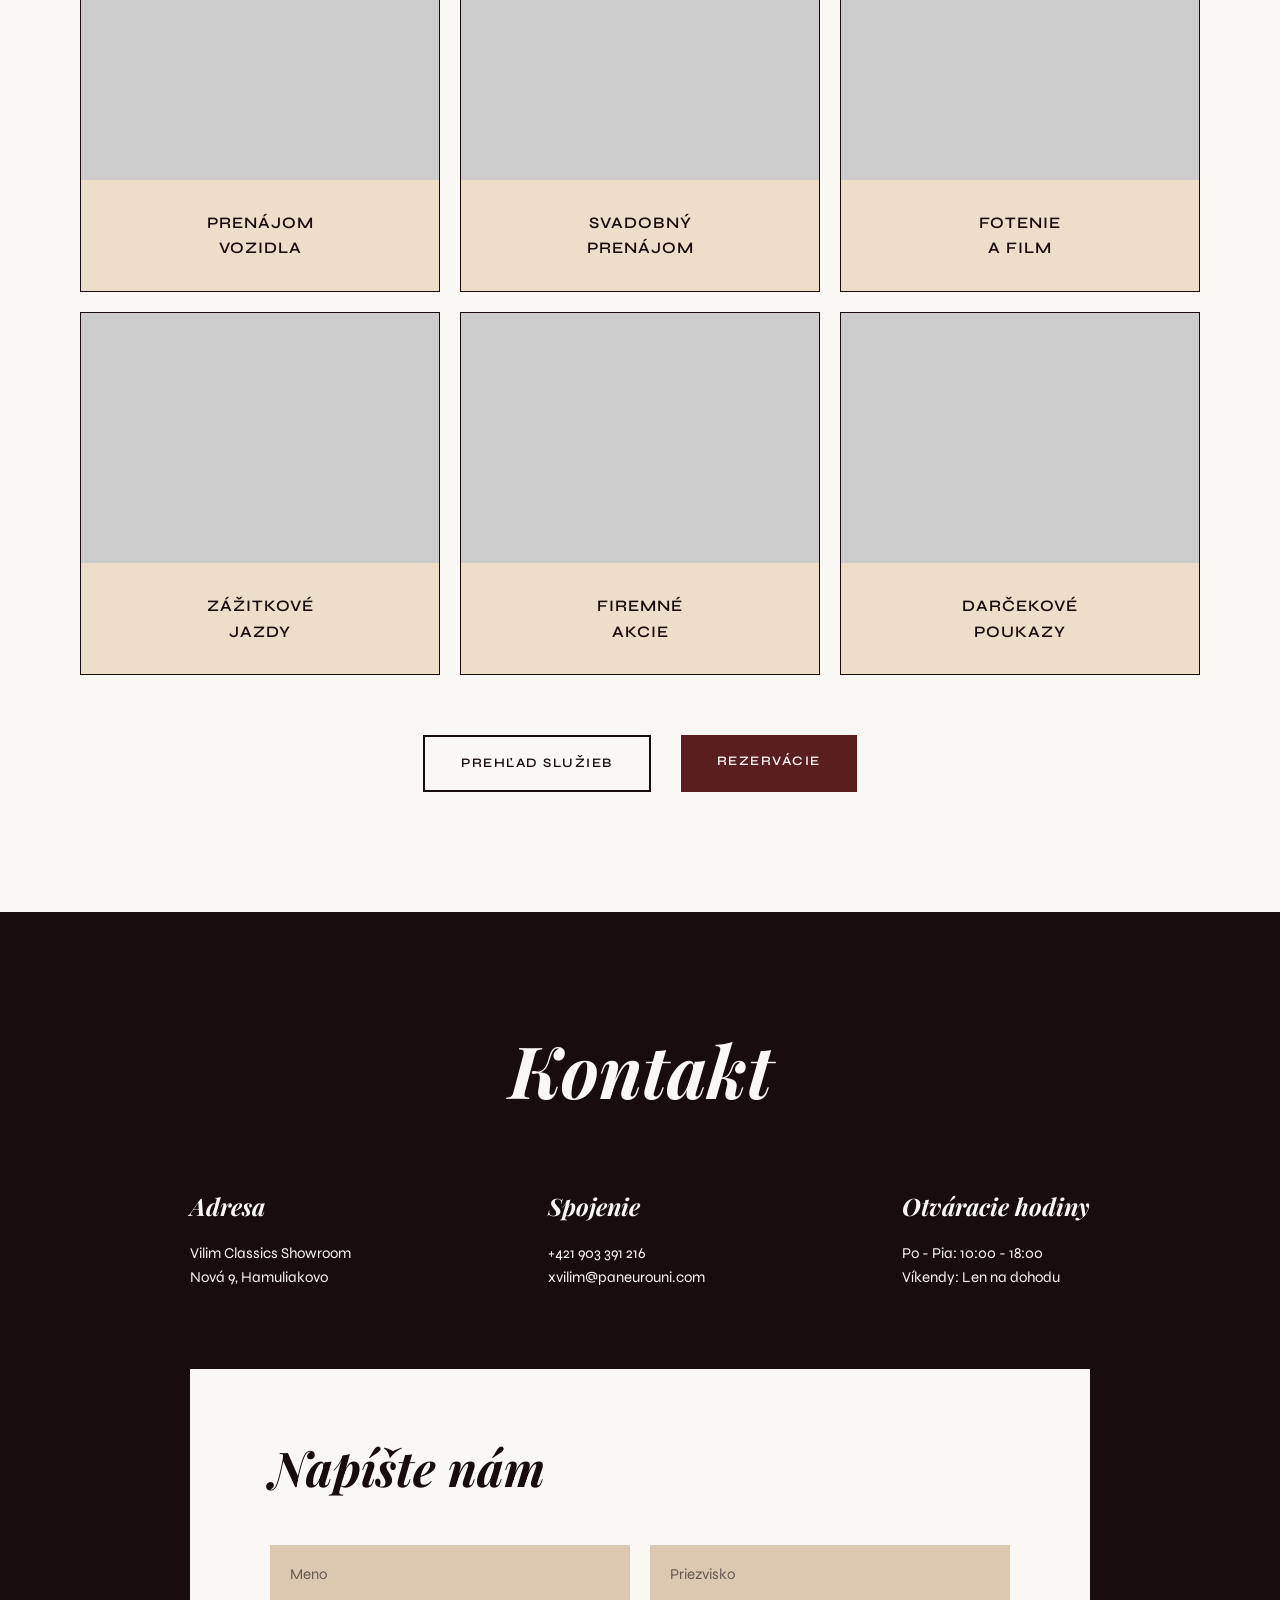
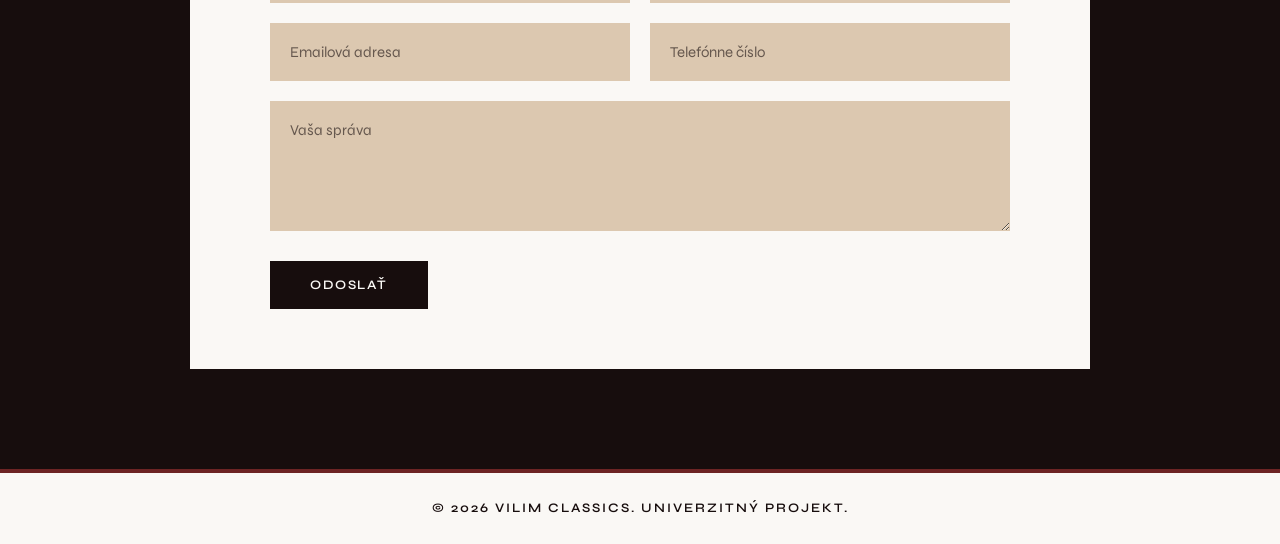
==== commit 32a3e7d7: "feature: Update home page services section with unique images for each service category" ====
--- a/index.html
+++ b/index.html
@@ -79,41 +79,47 @@
     <section class="services-section">
         <div class="container">
             <h2 class="section-title">Služby</h2>
-            <div class="services-grid">
-                <div class="service-card">
-                    <div class="service-img img-service-placeholder"></div>
-                    <div class="service-title-box">
-                        <h4>PRENÁJOM<br>VOZIDLA</h4>
+                <div class="services-grid">
+                    <div class="service-card">
+                        <div class="service-img img-service-1"></div>
+                        <div class="service-title-box">
+                            <h4>PRENÁJOM<br>VOZIDLA</h4>
+                        </div>
                     </div>
-                </div>
-                <div class="service-card">
-                    <div class="service-img img-service-placeholder"></div>
-                    <div class="service-title-box">
-                        <h4>SVADOBNÝ<br>PRENÁJOM</h4>
+
+                    <div class="service-card">
+                        <div class="service-img img-service-2"></div>
+                        <div class="service-title-box">
+                            <h4>SVADOBNÝ<br>PRENÁJOM</h4>
+                        </div>
                     </div>
-                </div>
-                <div class="service-card">
-                    <div class="service-img img-service-placeholder"></div>
-                    <div class="service-title-box">
-                        <h4>FOTENIE<br>A FILM</h4>
+
+                    <div class="service-card">
+                        <div class="service-img img-service-3"></div>
+                        <div class="service-title-box">
+                            <h4>FOTENIE<br>A FILM</h4>
+                        </div>
                     </div>
-                </div>
-                <div class="service-card">
-                    <div class="service-img img-service-placeholder"></div>
-                    <div class="service-title-box">
-                        <h4>ZÁŽITKOVÉ<br>JAZDY</h4>
+
+                    <div class="service-card">
+                        <div class="service-img img-service-4"></div>
+                        <div class="service-title-box">
+                            <h4>ZÁŽITKOVÉ<br>JAZDY</h4>
+                        </div>
                     </div>
-                </div>
-                <div class="service-card">
-                    <div class="service-img img-service-placeholder"></div>
-                    <div class="service-title-box">
-                        <h4>FIREMNÉ<br>AKCIE</h4>
+
+                    <div class="service-card">
+                        <div class="service-img img-service-5"></div>
+                        <div class="service-title-box">
+                            <h4>FIREMNÉ<br>AKCIE</h4>
+                        </div>
                     </div>
-                </div>
-                <div class="service-card">
-                    <div class="service-img img-service-placeholder"></div>
-                    <div class="service-title-box">
-                        <h4>DARČEKOVÉ<br>POUKAZY</h4>
+
+                    <div class="service-card">
+                        <div class="service-img img-service-6"></div>
+                        <div class="service-title-box">
+                            <h4>DARČEKOVÉ<br>POUKAZY</h4>
+                        </div>
                     </div>
                 </div>
             </div>
@@ -121,7 +127,6 @@
                 <a href="sluzby.html" class="btn btn-outline-dark">PREHĽAD SLUŽIEB</a>
                 <a href="rezervacia.html" class="btn btn-dark-red">REZERVÁCIE</a>
             </div>
-        </div>
     </section>
 </main>
 
--- a/css/style.css
+++ b/css/style.css
@@ -393,7 +393,13 @@
 
 .img-hero-index { background-image: url('../images/1.png'); }
 .img-story-index { background-image: url('../images/8.png'); }
-.img-service-placeholder { background-image: url('../images/3.png'); }
+
+.img-service-1 { background-image: url('../images/prenajom_vozidla.png'); }
+.img-service-2 { background-image: url('../images/svadba.png'); }
+.img-service-3 { background-image: url('../images/film_foto.png'); }
+.img-service-4 { background-image: url('../images/zazitkove.png'); }
+.img-service-5 { background-image: url('../images/firemne_akcie.png'); }
+.img-service-6 { background-image: url('../images/darcekove.png'); }
 
 .img-hero-kolekcie { background-image: url('../images/2.png'); }
 .img-col-american { background-image: url('../images/5.png'); }
@@ -406,7 +412,7 @@
 .img-grid-3 { background-image: url('../images/kimi.png'); }
 .img-grid-4 { background-image: url('../images/bugatti.png'); }
 .img-grid-5 { background-image: url('../images/lancia-stratos.png'); }
-.img-grid-6 { background-image: url('../images/mercedes 300sl.png'); }
+.img-grid-6 { background-image: url('../images/mercedes_300sl.png'); }
 
 
 .bg-beige {
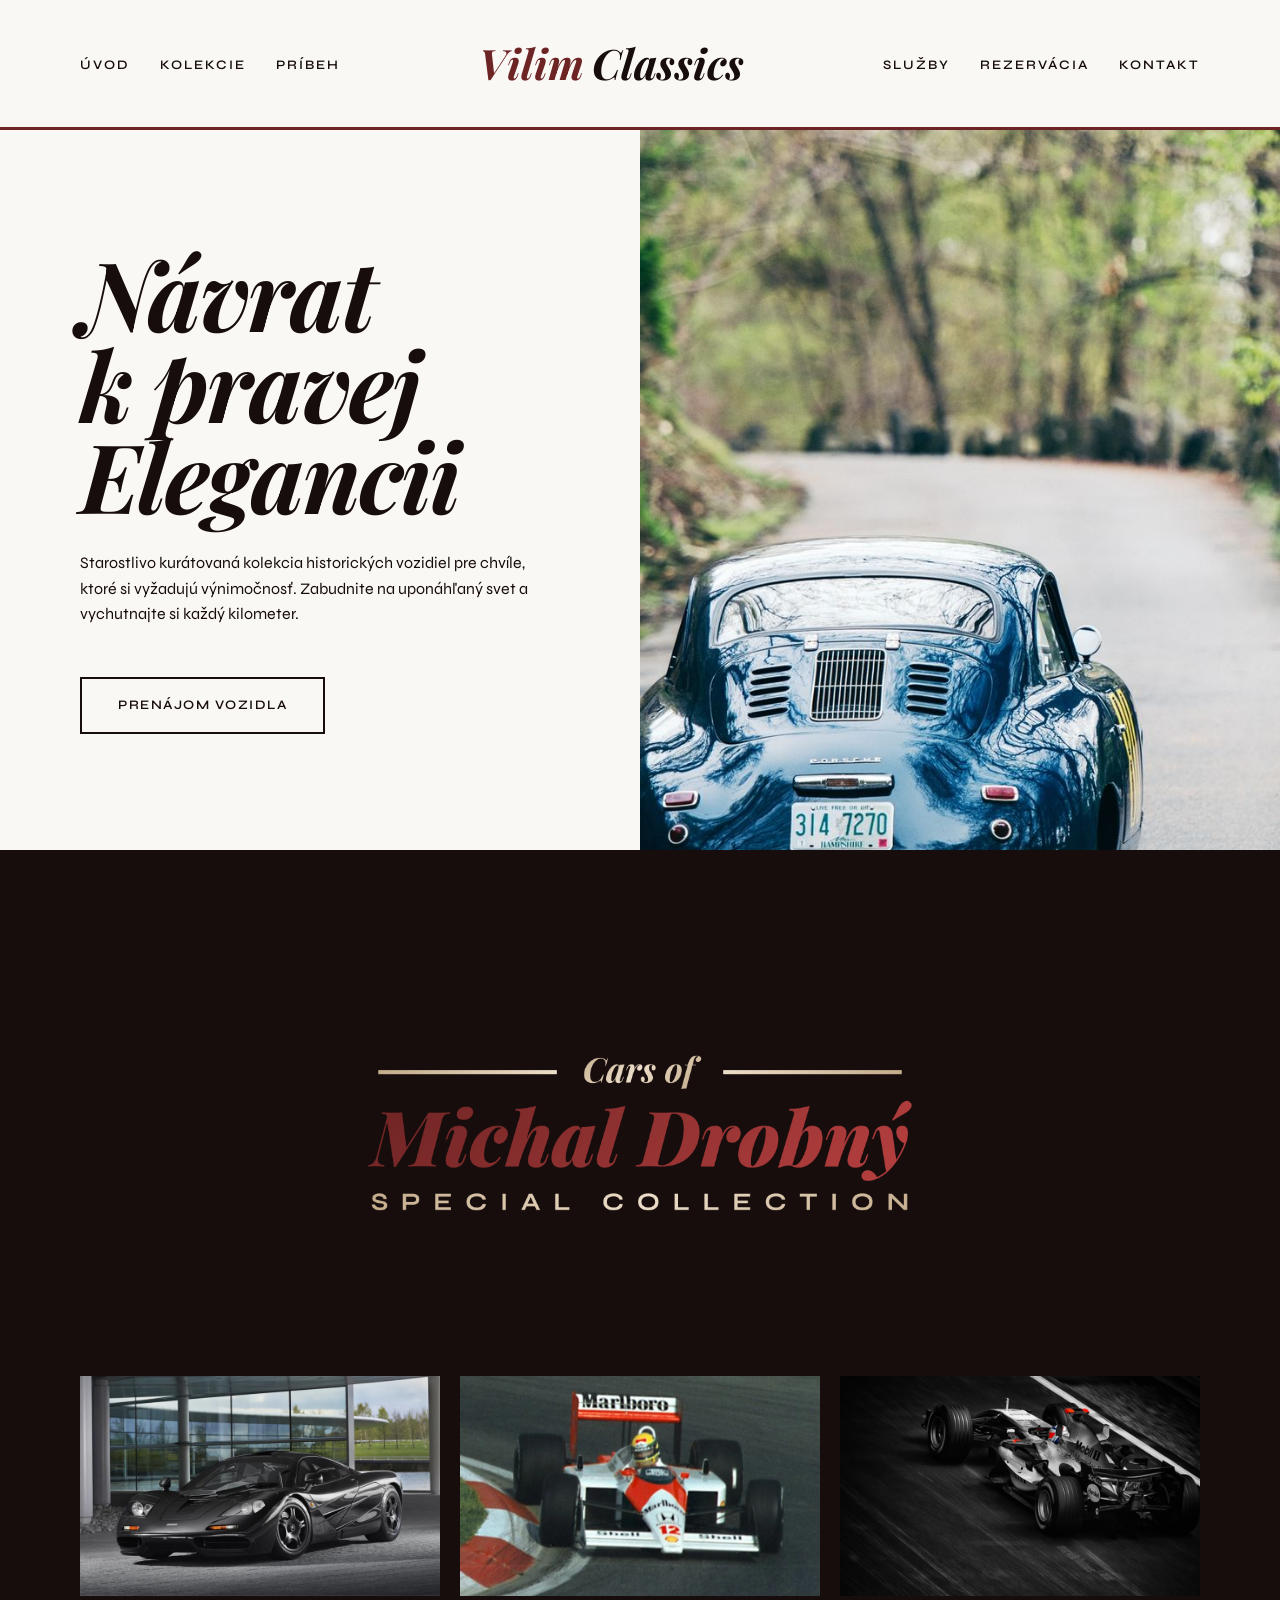
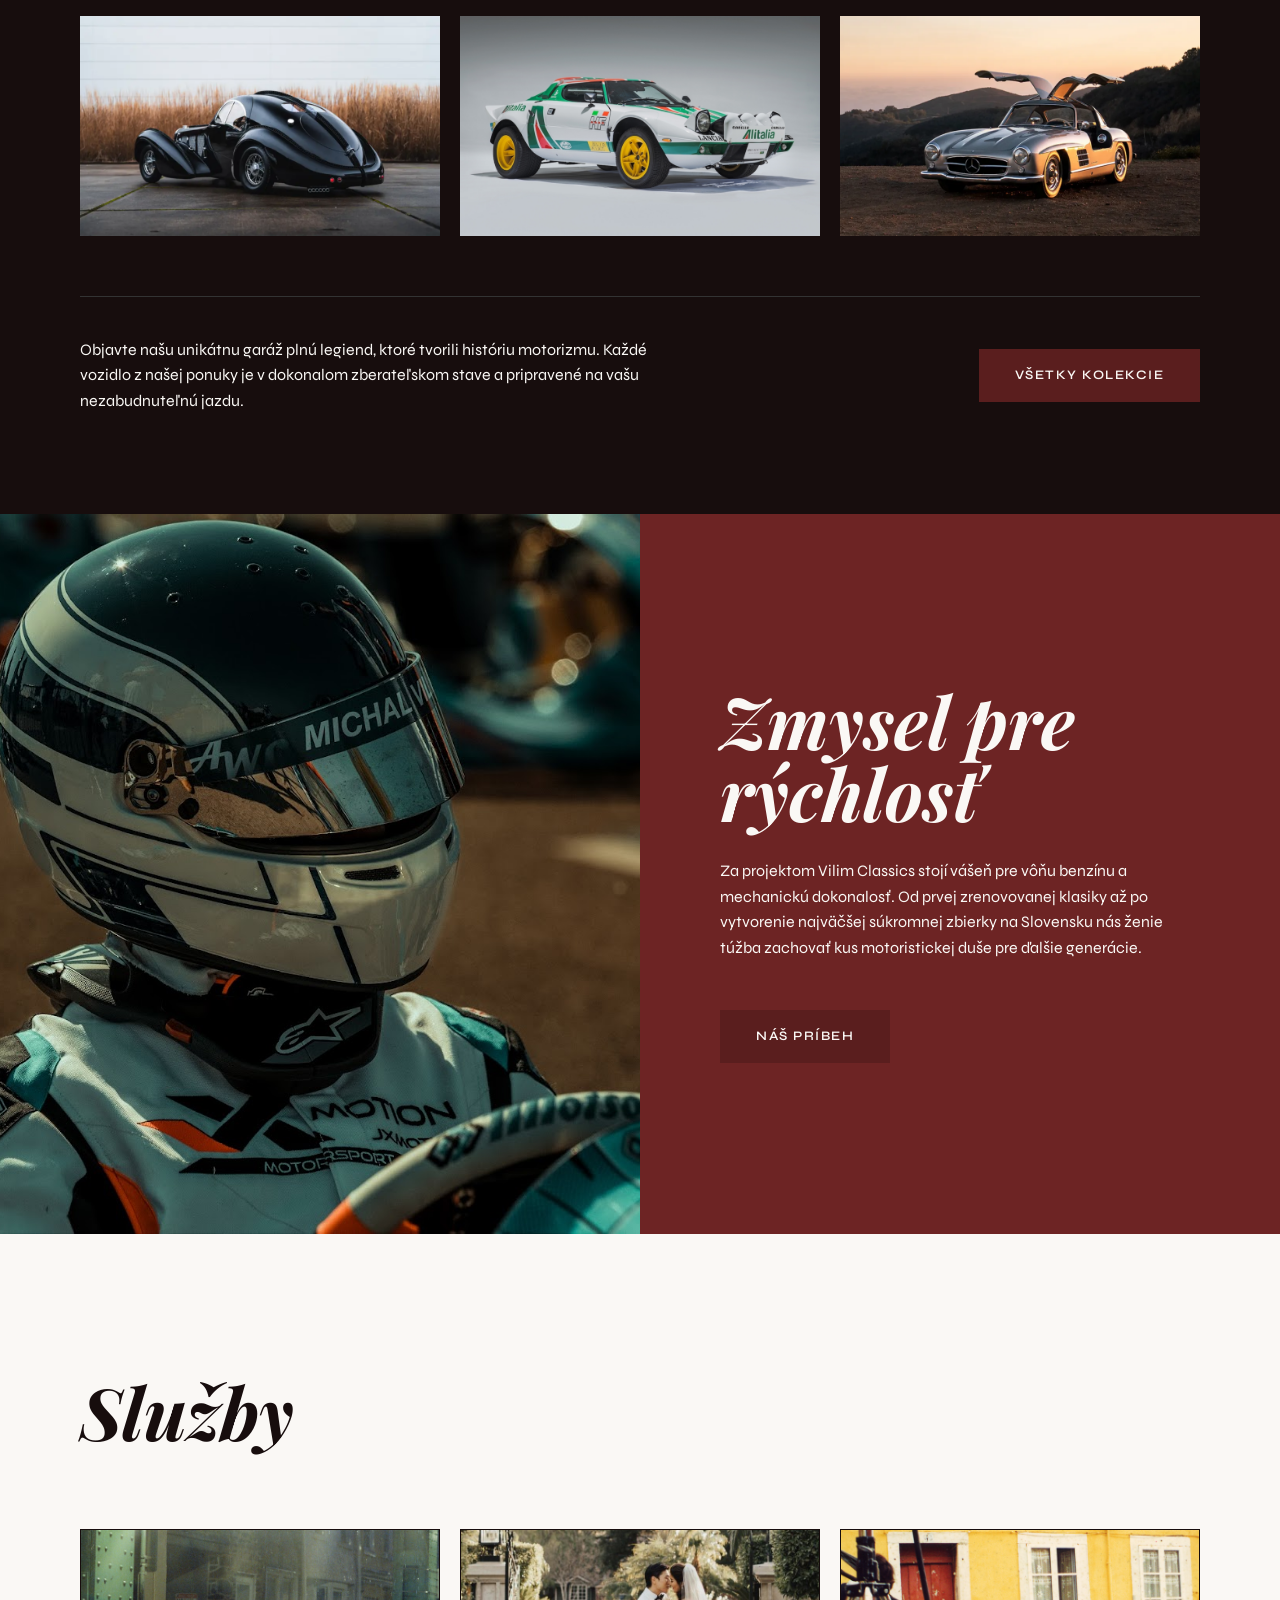
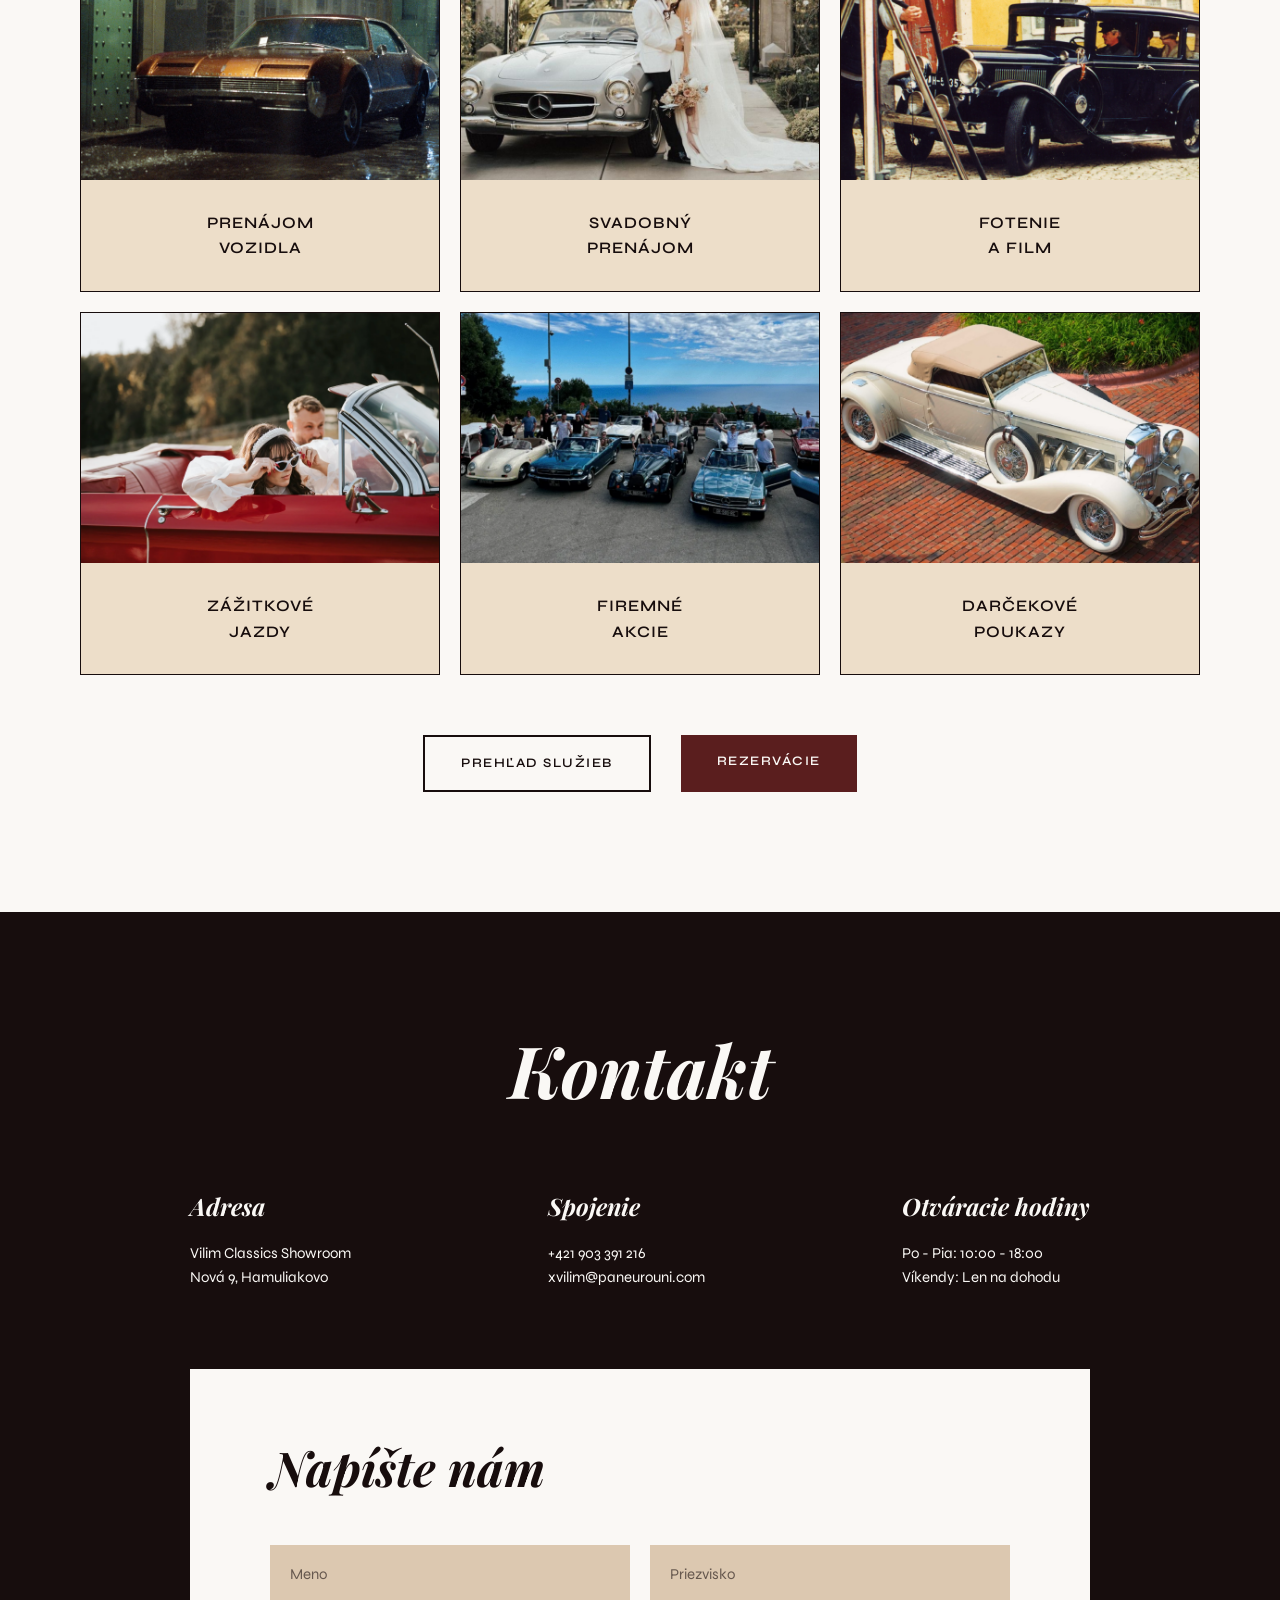
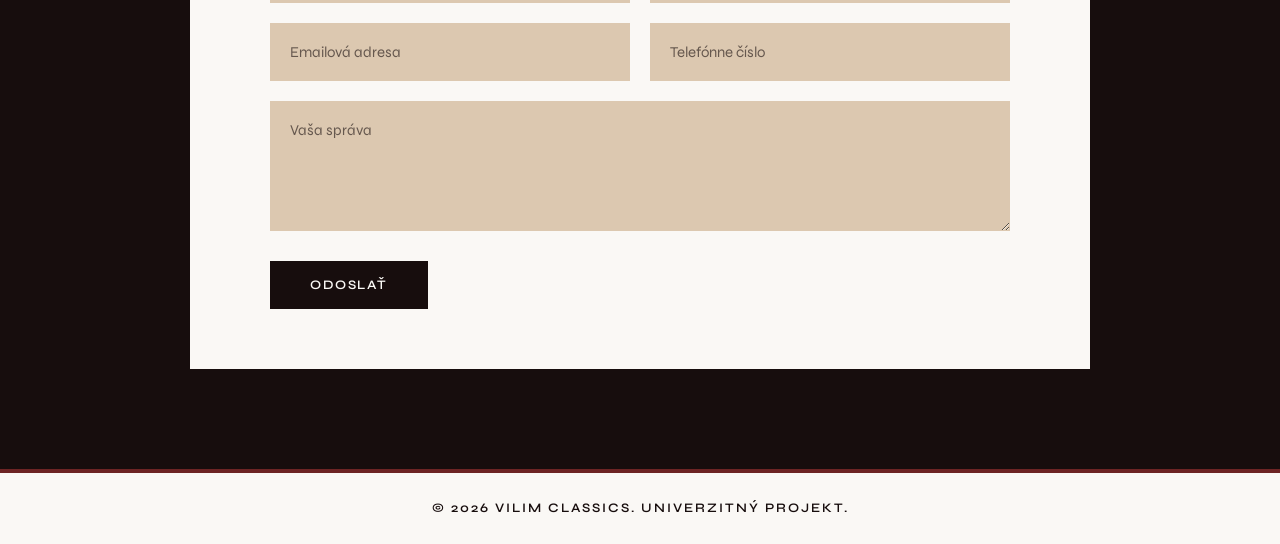
==== commit c2fda15c: "feature: Add custom favicon" ====
--- a/index.html
+++ b/index.html
@@ -9,6 +9,7 @@
     <link href="https://fonts.googleapis.com/css2?family=Syne:wght@400..800&display=swap" rel="stylesheet">
     <link href="https://fonts.googleapis.com/css2?family=Playfair+Display:ital,wght@0,400..900;1,400..900&display=swap" rel="stylesheet">
     <link rel="stylesheet" href="css/style.css">
+    <link rel="icon" type="image/png" href="images/vilim_classics_icon.png">
 </head>
 <body>
 <header class="main-header">
--- a/css/style.css
+++ b/css/style.css
@@ -726,8 +726,15 @@
     line-height: 1.8;
 }
 
-.img-story-hero { background-image: url('../images/8.png'); }
-.img-story-bottom { background-image: url('../images/9.JPG'); }
+.img-story-hero {
+    background-image: url('../images/15.JPG');
+    background-position: center;
+}
+
+.img-story-bottom {
+    background-image: url('../images/9.JPG');
+    background-position: center 15% !important; /* viem ze nemame pouzivat !important ale uz som nervozny pardon */
+}
 
 
 .data-table {
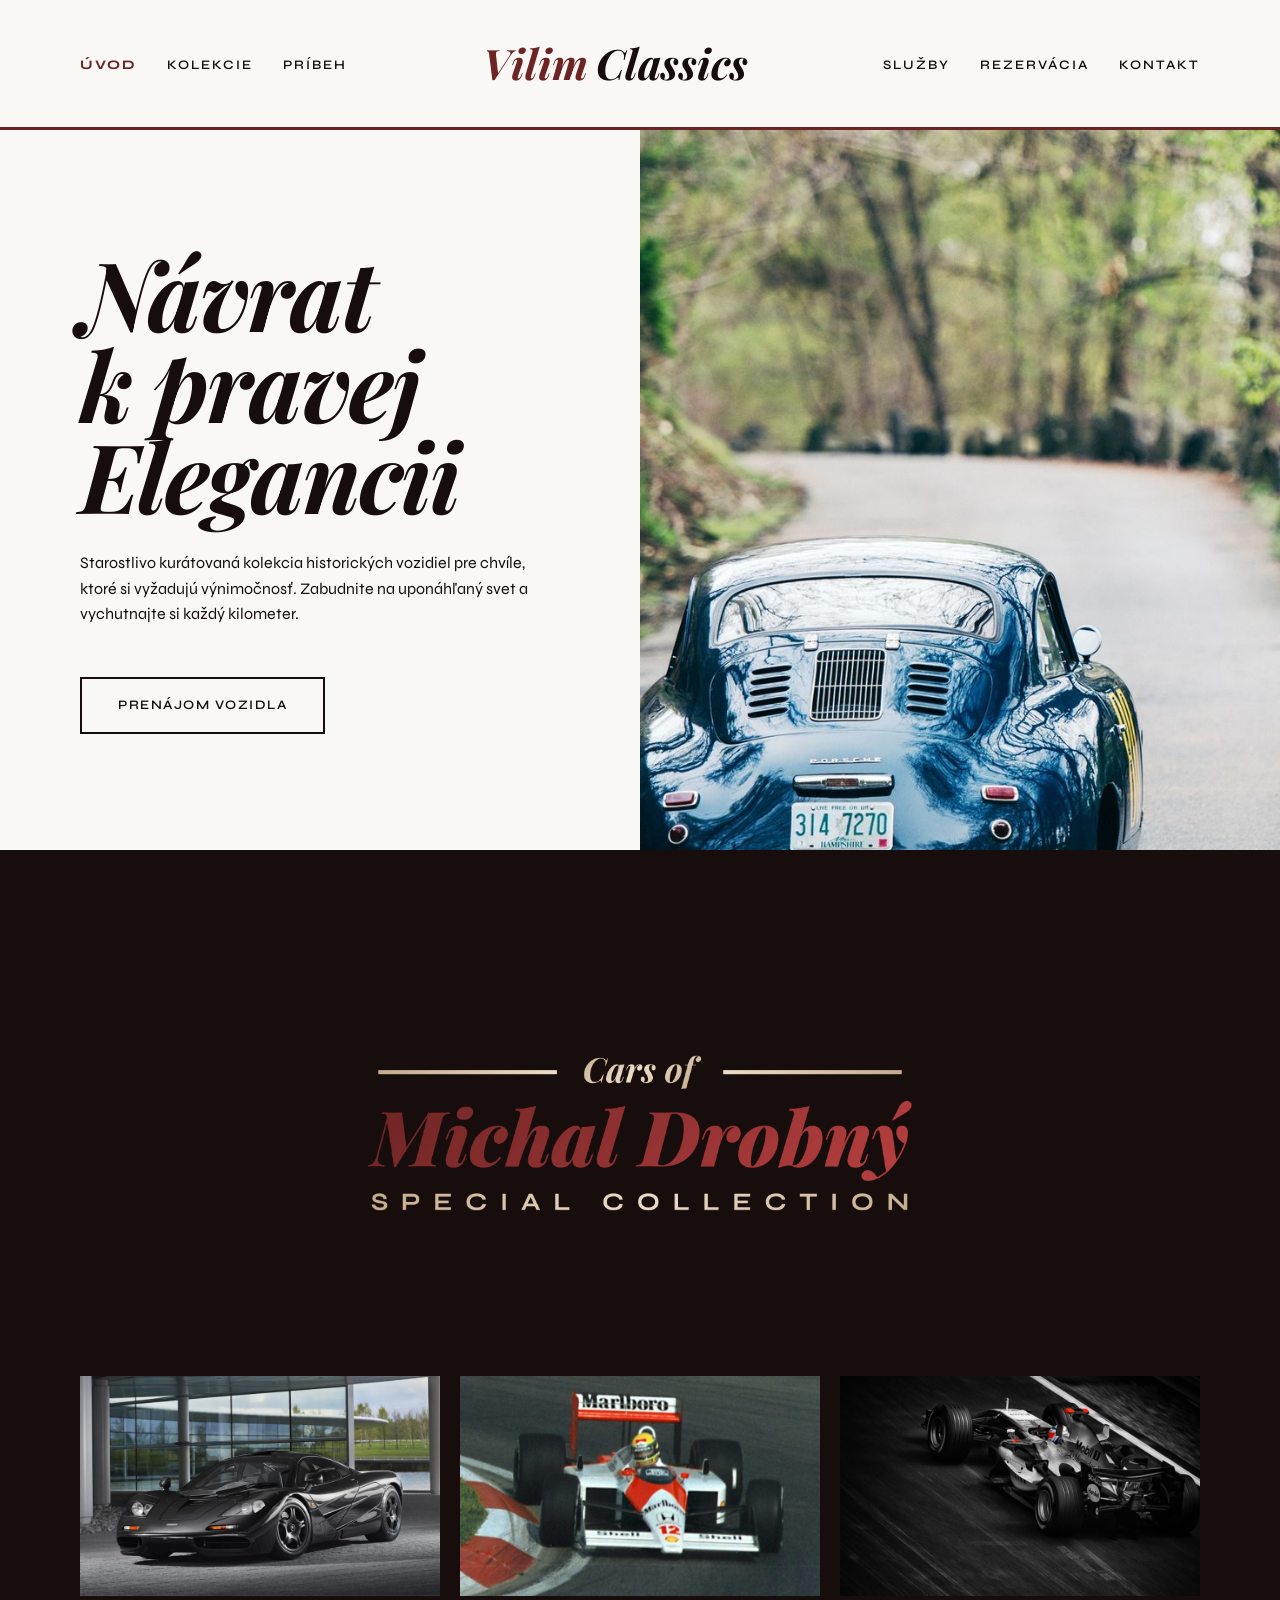
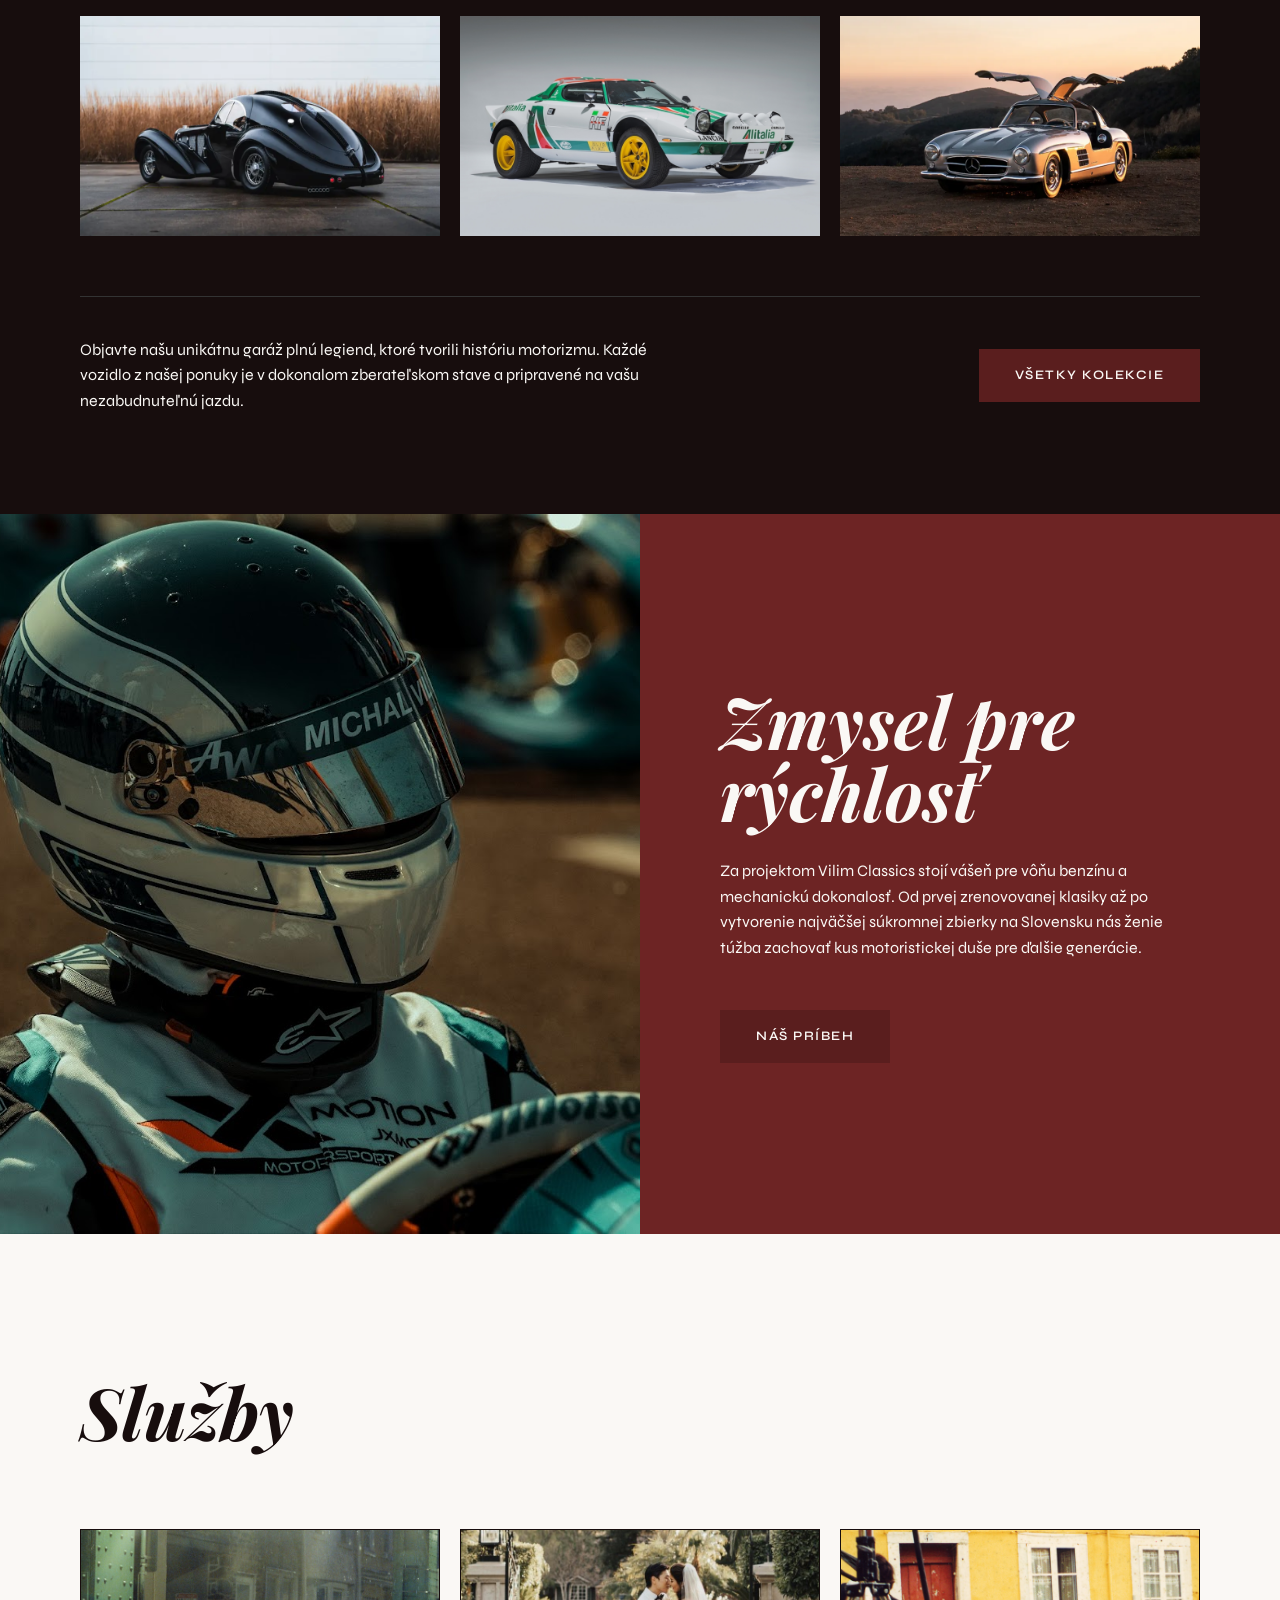
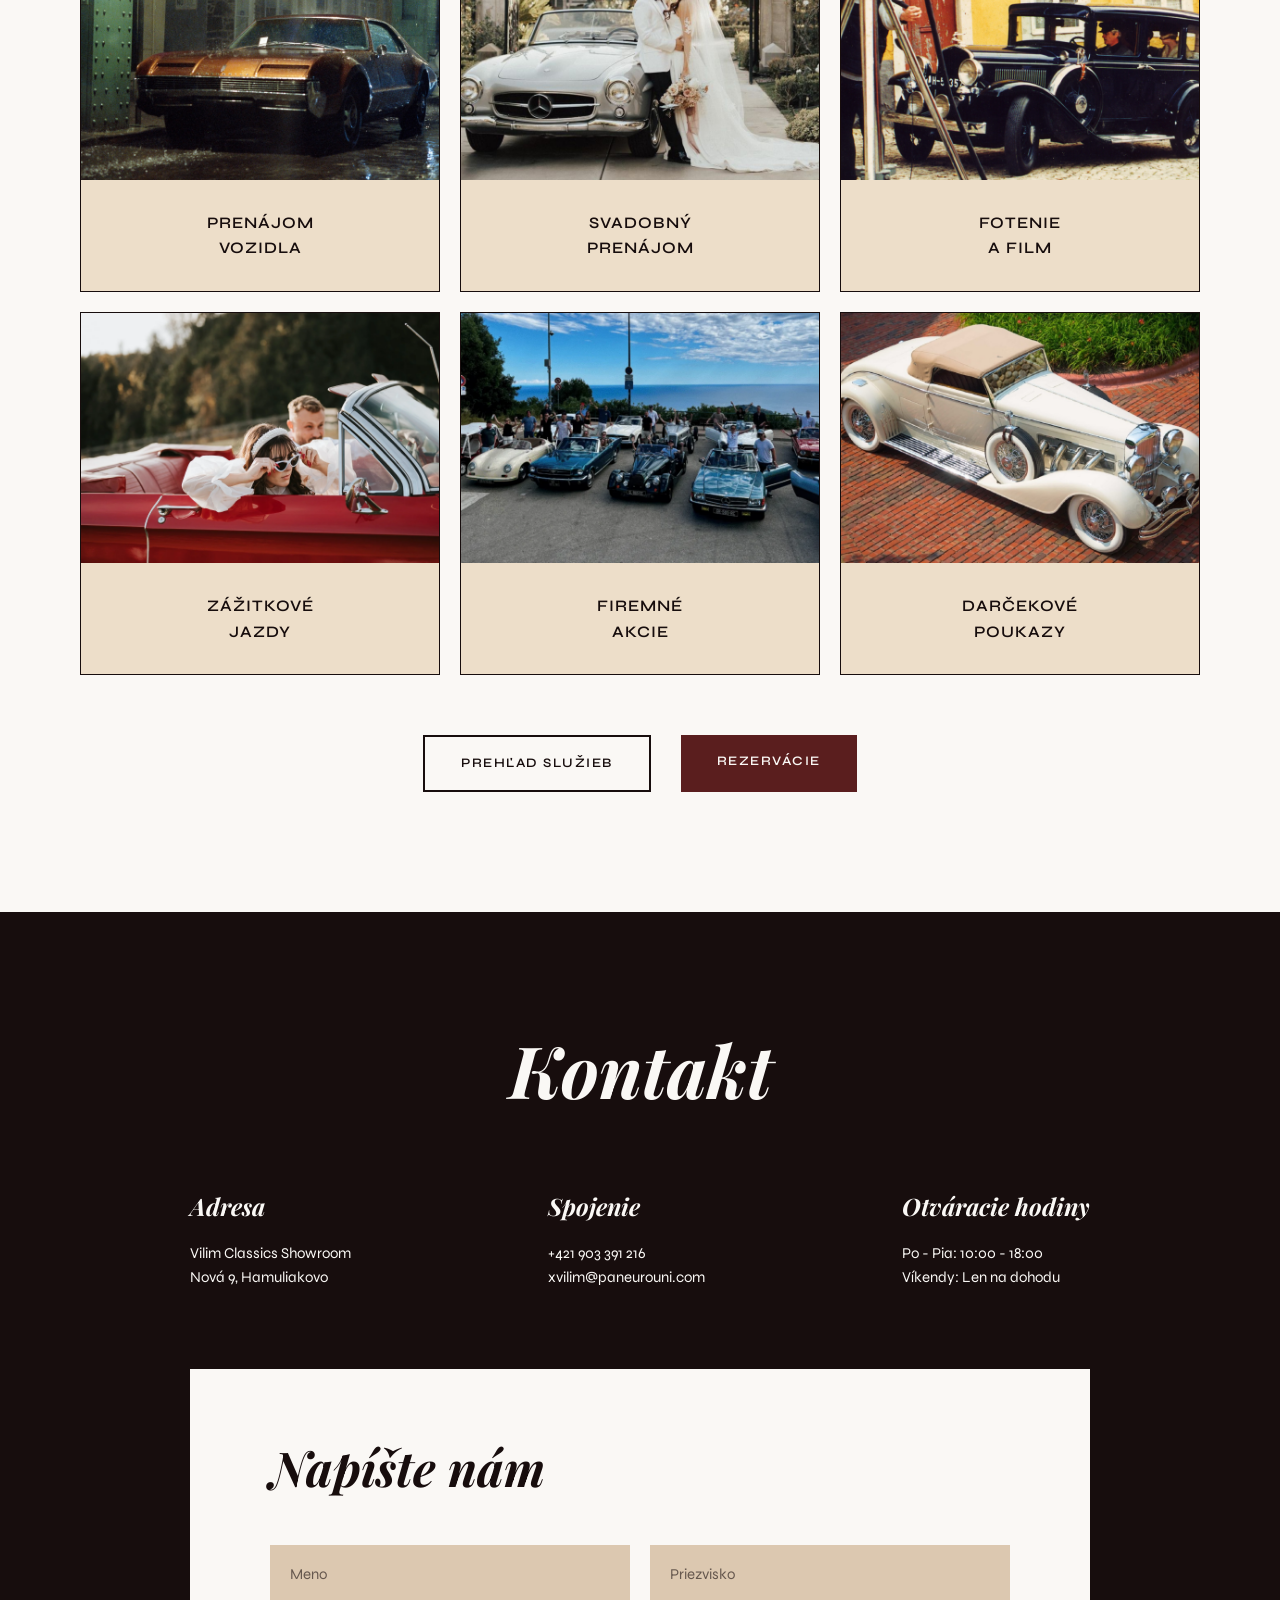
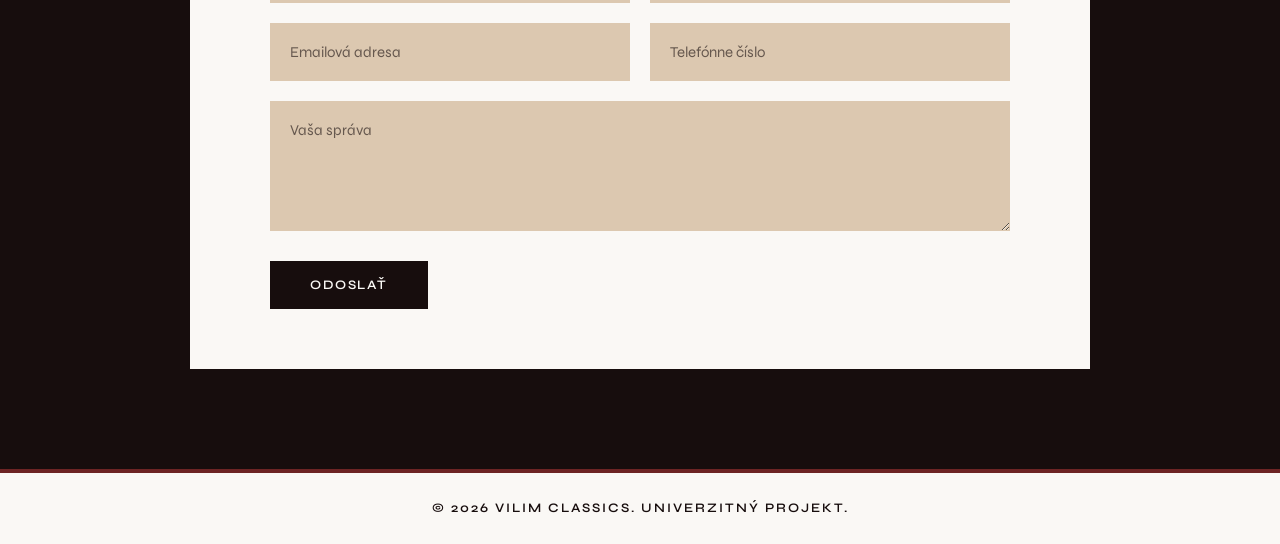
==== commit 29181054: "feature: apply active class to navigation links in all html files" ====
--- a/index.html
+++ b/index.html
@@ -10,13 +10,14 @@
     <link href="https://fonts.googleapis.com/css2?family=Playfair+Display:ital,wght@0,400..900;1,400..900&display=swap" rel="stylesheet">
     <link rel="stylesheet" href="css/style.css">
     <link rel="icon" type="image/png" href="images/vilim_classics_icon.png">
+
 </head>
 <body>
 <header class="main-header">
     <div class="container header-container">
         <nav class="main-nav nav-left">
             <ul>
-                <li><a href="index.html">ÚVOD</a></li>
+                <li><a href="index.html" class="active">ÚVOD</a></li>
                 <li><a href="kolekcie.html">KOLEKCIE</a></li>
                 <li><a href="pribeh.html">PRÍBEH</a></li>
             </ul>
--- a/css/style.css
+++ b/css/style.css
@@ -780,4 +780,33 @@
     width: 100%;
     max-width: 500px;
     height: auto;
+}
+
+.btn,
+.main-nav a,
+.service-card,
+.collection-item,
+.contact-form button {
+    transition: all 0.3s ease-in-out;
+}
+
+.main-nav a.active {
+    color: var(--color-accent) !important;
+    font-weight: 720;
+}
+
+.btn:hover {
+    transform: translateY(-3px);
+    box-shadow: 0 5px 15px rgba(0,0,0,0.2);
+    filter: brightness(1.1);
+}
+
+.service-card:hover {
+    transform: translateY(-10px);
+    box-shadow: 0 15px 30px rgba(0,0,0,0.1);
+}
+
+.collection-item:hover, .gallery-item:hover {
+    transform: scale(1.03);
+    cursor: pointer;
 }
